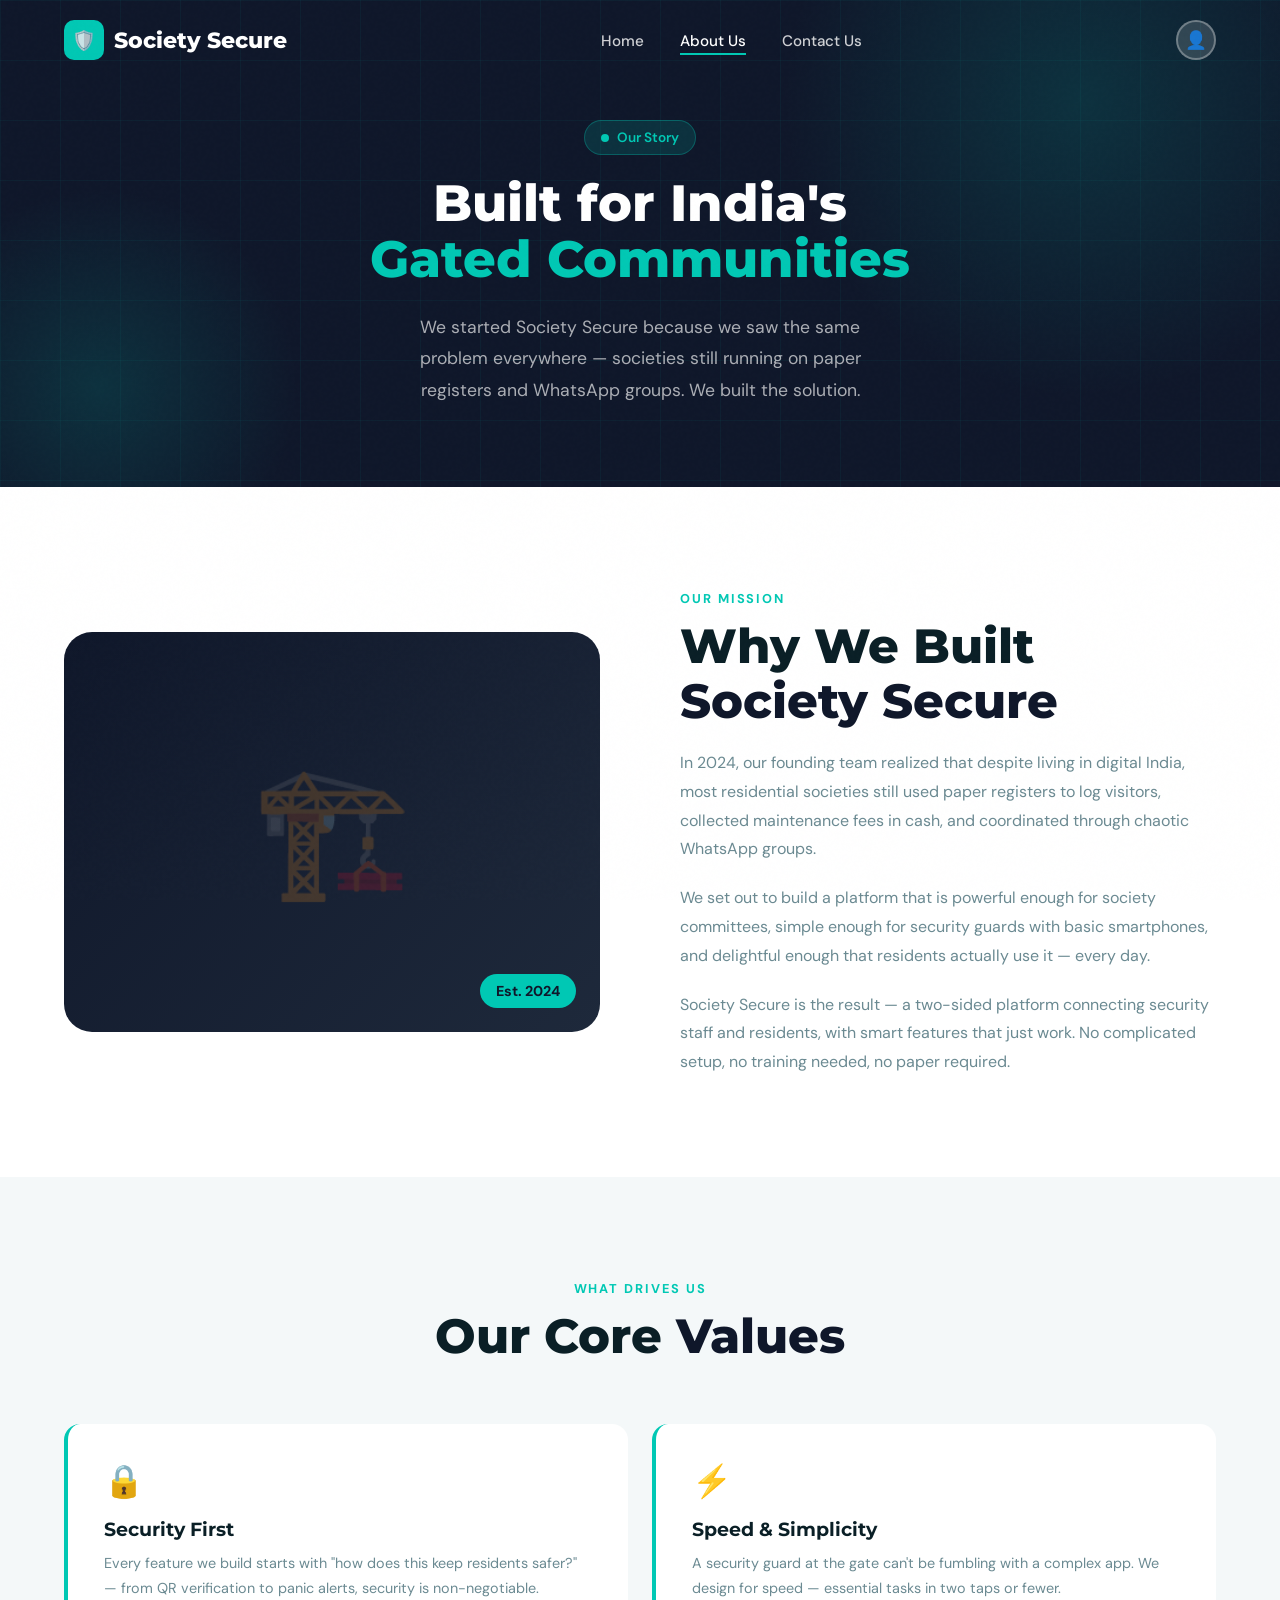
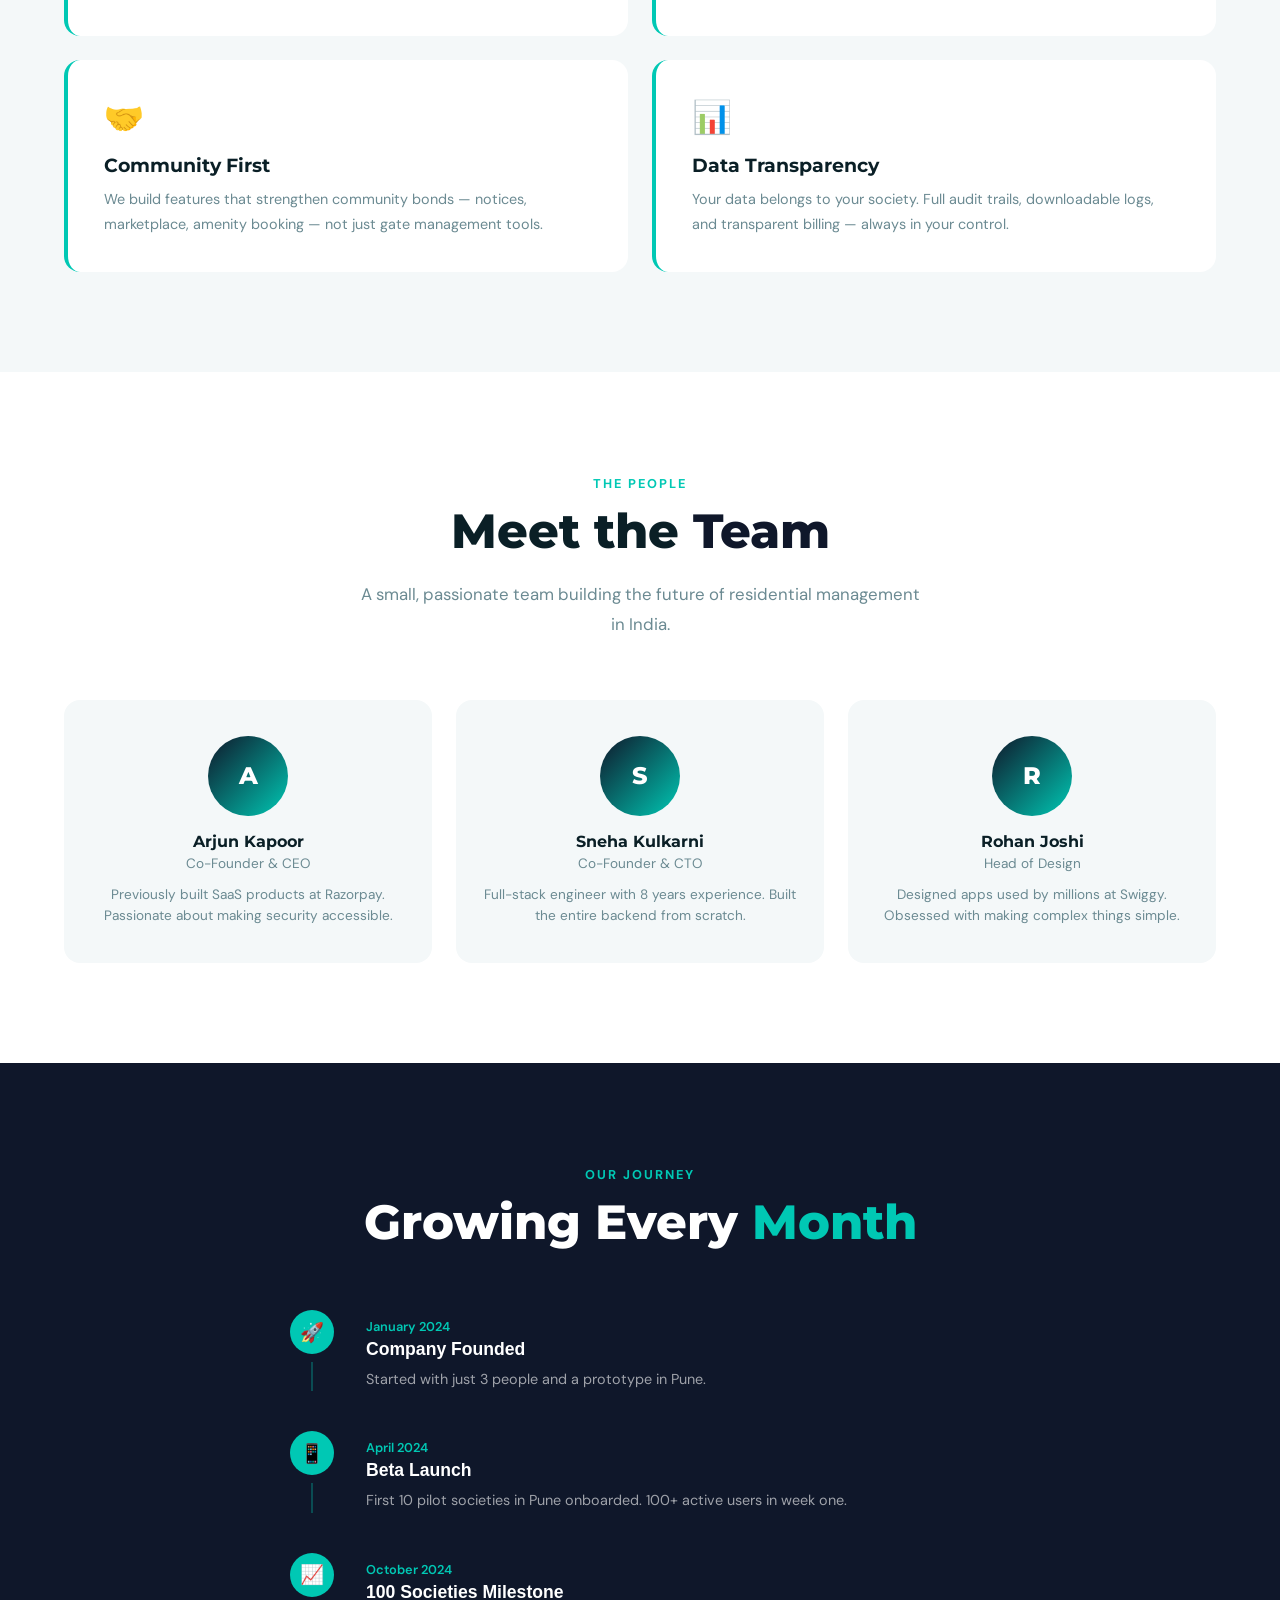
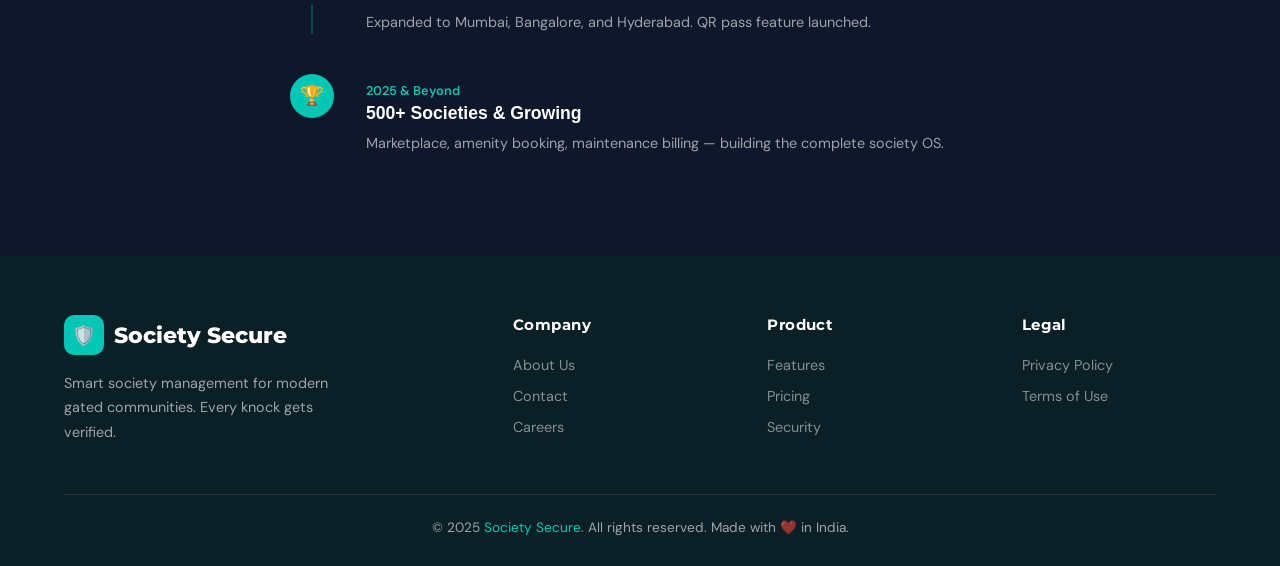
==== about.html @ 5b9bdb50 "Updated code" ====
<!DOCTYPE html>
<html lang="en">

<head>
    <meta charset="UTF-8" />
    <meta name="viewport" content="width=device-width, initial-scale=1.0" />
    <title>About Us — Society Secure</title>
    <meta name="description"
        content="Learn about Society Secure — our mission, our team, and why we built the smartest society management platform in India." />
    <link rel="stylesheet" href="css/style.css" />
    <link rel="icon"
        href="data:image/svg+xml,<svg xmlns='http://www.w3.org/2000/svg' viewBox='0 0 100 100'><text y='.9em' font-size='90'>🛡️</text></svg>" />
</head>

<body>

    <div class="cursor"></div>
    <div class="cursor-follower"></div>
    <div class="page-transition"></div>

    <nav class="mobile-menu">
        <a href="index.html">Home</a>
        <a href="about.html">About Us</a>
        <a href="contact.html">Contact Us</a>
    </nav>

    <!-- NAVBAR -->
    <header class="navbar">
        <a href="index.html" class="nav-logo">
            <div class="logo-icon">🛡️</div>
            Society Secure
        </a>
        <ul class="nav-links">
            <li><a href="index.html">Home</a></li>
            <li><a href="about.html" class="active">About Us</a></li>
            <li><a href="contact.html">Contact Us</a></li>
        </ul>
        <div class="nav-profile" title="Profile">👤</div>
        <div class="hamburger"><span></span><span></span><span></span></div>
    </header>

    <!-- PAGE HERO -->
    <section class="page-hero hero">
        <div class="hero-bg-shapes">
            <div class="shape shape-1"></div>
            <div class="shape shape-2"></div>
        </div>
        <div style="position:relative;z-index:2;text-align:center;max-width:700px;margin:0 auto;">
            <div class="hero-badge" style="display:inline-flex;margin-bottom:20px;">
                <span class="badge-dot"></span> Our Story
            </div>
            <h1 class="hero-title">Built for India's<br /><span>Gated Communities</span></h1>
            <p class="hero-desc" style="max-width:500px;margin:0 auto;">
                We started Society Secure because we saw the same problem everywhere — societies still running on paper
                registers and WhatsApp groups. We built the solution.
            </p>
        </div>
    </section>

    <!-- STORY -->
    <section class="about-story" style="padding:100px 5%;">
        <div class="section-container">
            <div class="story-grid">
                <div class="story-image reveal-left">
                    <div class="story-image-icon">🏗️</div>
                </div>
                <div class="reveal-right">
                    <div class="section-label">Our Mission</div>
                    <h2 class="section-title">Why We Built<br /><span>Society Secure</span></h2>
                    <p style="color:var(--text-muted);line-height:1.8;margin-bottom:20px;">
                        In 2024, our founding team realized that despite living in digital India, most residential
                        societies still used paper registers to log visitors, collected maintenance fees in cash, and
                        coordinated through chaotic WhatsApp groups.
                    </p>
                    <p style="color:var(--text-muted);line-height:1.8;margin-bottom:20px;">
                        We set out to build a platform that is powerful enough for society committees, simple enough for
                        security guards with basic smartphones, and delightful enough that residents actually use it —
                        every day.
                    </p>
                    <p style="color:var(--text-muted);line-height:1.8;">
                        Society Secure is the result — a two-sided platform connecting security staff and residents,
                        with smart features that just work. No complicated setup, no training needed, no paper required.
                    </p>
                </div>
            </div>
        </div>
    </section>

    <!-- VALUES -->
    <section style="background:var(--off-white);padding:100px 5%;">
        <div class="section-container">
            <div style="text-align:center;margin-bottom:60px;">
                <div class="section-label reveal">What Drives Us</div>
                <h2 class="section-title reveal">Our Core <span>Values</span></h2>
            </div>
            <div class="values-grid">
                <div class="value-card reveal">
                    <div class="value-icon">🔒</div>
                    <h3>Security First</h3>
                    <p>Every feature we build starts with "how does this keep residents safer?" — from QR verification
                        to panic alerts, security is non-negotiable.</p>
                </div>
                <div class="value-card reveal reveal-delay-1">
                    <div class="value-icon">⚡</div>
                    <h3>Speed & Simplicity</h3>
                    <p>A security guard at the gate can't be fumbling with a complex app. We design for speed —
                        essential tasks in two taps or fewer.</p>
                </div>
                <div class="value-card reveal reveal-delay-2">
                    <div class="value-icon">🤝</div>
                    <h3>Community First</h3>
                    <p>We build features that strengthen community bonds — notices, marketplace, amenity booking — not
                        just gate management tools.</p>
                </div>
                <div class="value-card reveal reveal-delay-3">
                    <div class="value-icon">📊</div>
                    <h3>Data Transparency</h3>
                    <p>Your data belongs to your society. Full audit trails, downloadable logs, and transparent billing
                        — always in your control.</p>
                </div>
            </div>
        </div>
    </section>

    <!-- TEAM -->
    <section style="background:white;padding:100px 5%;">
        <div class="section-container">
            <div style="text-align:center;margin-bottom:60px;">
                <div class="section-label reveal">The People</div>
                <h2 class="section-title reveal">Meet the <span>Team</span></h2>
                <p class="section-desc reveal" style="margin:0 auto;">A small, passionate team building the future of
                    residential management in India.</p>
            </div>
            <div class="team-grid">
                <div class="team-card reveal">
                    <div class="team-avatar">A</div>
                    <div class="team-name">Arjun Kapoor</div>
                    <div class="team-role">Co-Founder & CEO</div>
                    <p style="color:var(--text-muted);font-size:0.85rem;margin-top:12px;line-height:1.6;">Previously
                        built SaaS products at Razorpay. Passionate about making security accessible.</p>
                </div>
                <div class="team-card reveal reveal-delay-1">
                    <div class="team-avatar">S</div>
                    <div class="team-name">Sneha Kulkarni</div>
                    <div class="team-role">Co-Founder & CTO</div>
                    <p style="color:var(--text-muted);font-size:0.85rem;margin-top:12px;line-height:1.6;">Full-stack
                        engineer with 8 years experience. Built the entire backend from scratch.</p>
                </div>
                <div class="team-card reveal reveal-delay-2">
                    <div class="team-avatar">R</div>
                    <div class="team-name">Rohan Joshi</div>
                    <div class="team-role">Head of Design</div>
                    <p style="color:var(--text-muted);font-size:0.85rem;margin-top:12px;line-height:1.6;">Designed apps
                        used by millions at Swiggy. Obsessed with making complex things simple.</p>
                </div>
            </div>
        </div>
    </section>

    <!-- MILESTONES -->
    <section style="background:var(--primary);padding:100px 5%;">
        <div class="section-container">
            <div style="text-align:center;margin-bottom:60px;">
                <div class="section-label reveal" style="color:var(--accent);">Our Journey</div>
                <h2 class="section-title reveal" style="color:white;">Growing Every <span
                        style="color:var(--accent);">Month</span></h2>
            </div>
            <div style="max-width:700px;margin:0 auto;">
                <div style="display:flex;flex-direction:column;gap:0;">

                    <div class="reveal" style="display:flex;gap:32px;padding-bottom:40px;position:relative;">
                        <div style="display:flex;flex-direction:column;align-items:center;">
                            <div
                                style="width:44px;height:44px;background:var(--accent);border-radius:50%;display:flex;align-items:center;justify-content:center;font-size:1.2rem;flex-shrink:0;">
                                🚀</div>
                            <div style="width:2px;background:rgba(0,200,180,0.3);flex:1;margin-top:8px;"></div>
                        </div>
                        <div style="padding-top:8px;">
                            <div style="color:var(--accent);font-size:0.8rem;font-weight:600;margin-bottom:4px;">January
                                2024</div>
                            <div
                                style="color:white;font-family:'Syne',sans-serif;font-weight:700;font-size:1.1rem;margin-bottom:8px;">
                                Company Founded</div>
                            <div style="color:rgba(255,255,255,0.6);font-size:0.9rem;line-height:1.6;">Started with just
                                3 people and a prototype in Pune.</div>
                        </div>
                    </div>

                    <div class="reveal reveal-delay-1"
                        style="display:flex;gap:32px;padding-bottom:40px;position:relative;">
                        <div style="display:flex;flex-direction:column;align-items:center;">
                            <div
                                style="width:44px;height:44px;background:var(--accent);border-radius:50%;display:flex;align-items:center;justify-content:center;font-size:1.2rem;flex-shrink:0;">
                                📱</div>
                            <div style="width:2px;background:rgba(0,200,180,0.3);flex:1;margin-top:8px;"></div>
                        </div>
                        <div style="padding-top:8px;">
                            <div style="color:var(--accent);font-size:0.8rem;font-weight:600;margin-bottom:4px;">April
                                2024</div>
                            <div
                                style="color:white;font-family:'Syne',sans-serif;font-weight:700;font-size:1.1rem;margin-bottom:8px;">
                                Beta Launch</div>
                            <div style="color:rgba(255,255,255,0.6);font-size:0.9rem;line-height:1.6;">First 10 pilot
                                societies in Pune onboarded. 100+ active users in week one.</div>
                        </div>
                    </div>

                    <div class="reveal reveal-delay-2"
                        style="display:flex;gap:32px;padding-bottom:40px;position:relative;">
                        <div style="display:flex;flex-direction:column;align-items:center;">
                            <div
                                style="width:44px;height:44px;background:var(--accent);border-radius:50%;display:flex;align-items:center;justify-content:center;font-size:1.2rem;flex-shrink:0;">
                                📈</div>
                            <div style="width:2px;background:rgba(0,200,180,0.3);flex:1;margin-top:8px;"></div>
                        </div>
                        <div style="padding-top:8px;">
                            <div style="color:var(--accent);font-size:0.8rem;font-weight:600;margin-bottom:4px;">October
                                2024</div>
                            <div
                                style="color:white;font-family:'Syne',sans-serif;font-weight:700;font-size:1.1rem;margin-bottom:8px;">
                                100 Societies Milestone</div>
                            <div style="color:rgba(255,255,255,0.6);font-size:0.9rem;line-height:1.6;">Expanded to
                                Mumbai, Bangalore, and Hyderabad. QR pass feature launched.</div>
                        </div>
                    </div>

                    <div class="reveal reveal-delay-3" style="display:flex;gap:32px;">
                        <div style="display:flex;flex-direction:column;align-items:center;">
                            <div
                                style="width:44px;height:44px;background:var(--accent);border-radius:50%;display:flex;align-items:center;justify-content:center;font-size:1.2rem;flex-shrink:0;">
                                🏆</div>
                        </div>
                        <div style="padding-top:8px;">
                            <div style="color:var(--accent);font-size:0.8rem;font-weight:600;margin-bottom:4px;">2025 &
                                Beyond</div>
                            <div
                                style="color:white;font-family:'Syne',sans-serif;font-weight:700;font-size:1.1rem;margin-bottom:8px;">
                                500+ Societies & Growing</div>
                            <div style="color:rgba(255,255,255,0.6);font-size:0.9rem;line-height:1.6;">Marketplace,
                                amenity booking, maintenance billing — building the complete society OS.</div>
                        </div>
                    </div>

                </div>
            </div>
        </div>
    </section>

    <!-- FOOTER -->
    <footer>
        <div class="footer-grid">
            <div class="footer-brand">
                <a href="index.html" class="nav-logo">
                    <div class="logo-icon">🛡️</div>
                    Society Secure
                </a>
                <p>Smart society management for modern gated communities. Every knock gets verified.</p>
            </div>
            <div class="footer-col">
                <h4>Company</h4>
                <ul>
                    <li><a href="about.html">About Us</a></li>
                    <li><a href="contact.html">Contact</a></li>
                    <li><a href="#">Careers</a></li>
                </ul>
            </div>
            <div class="footer-col">
                <h4>Product</h4>
                <ul>
                    <li><a href="index.html#features">Features</a></li>
                    <li><a href="#">Pricing</a></li>
                    <li><a href="#">Security</a></li>
                </ul>
            </div>
            <div class="footer-col">
                <h4>Legal</h4>
                <ul>
                    <li><a href="#">Privacy Policy</a></li>
                    <li><a href="#">Terms of Use</a></li>
                </ul>
            </div>
        </div>
        <div class="footer-bottom">
            <p>© 2025 <span>Society Secure</span>. All rights reserved. Made with ❤️ in India.</p>
        </div>
    </footer>

    <script src="js/main.js"></script>
</body>

</html>
---- css/style.css ----
/* ============================================
   SOCIETY SECURE - MAIN STYLESHEET
   Fonts: Clash Display + DM Sans
   Theme: Deep Teal (#0d3d4a) + Cyan Accent
============================================ */

@import url('https://fonts.googleapis.com/css2?family=DM+Sans:ital,opsz,wght@0,9..40,300;0,9..40,400;0,9..40,500;0,9..40,600;0,9..40,700;1,9..40,400&display=swap');
@import url('https://fonts.googleapis.com/css2?family=Montserrat:wght@400;500;600;700;800&display=swap');

/* ---- CSS VARIABLES ---- */
:root {
    --primary: #0f172a;
    --primary-light: #1e293b;
    --accent: #00c8b4;
    --accent-2: #ff6b35;
    --white: #ffffff;
    --off-white: #f4f8f9;
    --text-dark: #0a1f26;
    --text-muted: #6b8a92;
    --card-bg: #ffffff;
    --border: rgba(13, 61, 74, 0.1);
    --shadow-sm: 0 4px 20px rgba(13, 61, 74, 0.08);
    --shadow-md: 0 12px 40px rgba(13, 61, 74, 0.15);
    --shadow-lg: 0 24px 80px rgba(13, 61, 74, 0.2);
    --transition: all 0.4s cubic-bezier(0.25, 0.46, 0.45, 0.94);
    --radius: 16px;
    --radius-lg: 28px;
}

/* ---- RESET ---- */
*,
*::before,
*::after {
    box-sizing: border-box;
    margin: 0;
    padding: 0;
}

html {
    scroll-behavior: smooth;
    overflow-x: hidden;
}

body {
    font-family: 'DM Sans', sans-serif;
    background: var(--off-white);
    color: var(--text-dark);
    overflow-x: hidden;
}

a {
    text-decoration: none;
    color: inherit;
}

img {
    max-width: 100%;
    display: block;
}

/* ---- CUSTOM CURSOR ---- */
.cursor {
    display: none;
}

.cursor-follower {
    display: none;
}

body:hover .cursor {
    opacity: 1;
}

a:hover~.cursor,
button:hover~.cursor {
    transform: translate(-50%, -50%) scale(2);
}

/* ---- NOISE OVERLAY ---- */
body::before {
    content: '';
    position: fixed;
    inset: 0;
    background-image: url("data:image/svg+xml,%3Csvg viewBox='0 0 256 256' xmlns='http://www.w3.org/2000/svg'%3E%3Cfilter id='noise'%3E%3CfeTurbulence type='fractalNoise' baseFrequency='0.9' numOctaves='4' stitchTiles='stitch'/%3E%3C/filter%3E%3Crect width='100%25' height='100%25' filter='url(%23noise)' opacity='0.03'/%3E%3C/svg%3E");
    pointer-events: none;
    z-index: 9999;
    opacity: 0.4;
}

/* ---- NAVBAR ---- */
.navbar {
    position: fixed;
    top: 0;
    left: 0;
    right: 0;
    z-index: 1000;
    padding: 20px 5%;
    display: flex;
    align-items: center;
    justify-content: space-between;
    transition: var(--transition);
    backdrop-filter: blur(0px);
}

.navbar.scrolled {
    background: rgba(13, 61, 74, 0.95);
    backdrop-filter: blur(20px);
    padding: 14px 5%;
    box-shadow: 0 4px 30px rgba(0, 0, 0, 0.2);
}

.nav-logo {
    display: flex;
    align-items: center;
    gap: 10px;
    font-family: 'Montserrat', sans-serif;
    font-weight: 800;
    font-size: 1.4rem;
    color: var(--white);
}

.nav-logo .logo-icon {
    width: 40px;
    height: 40px;
    background: var(--accent);
    border-radius: 10px;
    display: flex;
    align-items: center;
    justify-content: center;
    font-size: 1.2rem;
    transition: var(--transition);
}

.nav-logo:hover .logo-icon {
    transform: rotate(15deg) scale(1.1);
}

.nav-links {
    display: flex;
    align-items: center;
    gap: 36px;
    list-style: none;
}

.nav-links a {
    color: rgba(255, 255, 255, 0.8);
    font-size: 0.95rem;
    font-weight: 500;
    position: relative;
    padding-bottom: 4px;
    transition: var(--transition);
}

.nav-links a::after {
    content: '';
    position: absolute;
    bottom: 0;
    left: 0;
    width: 0;
    height: 2px;
    background: var(--accent);
    transition: width 0.3s ease;
}

.nav-links a:hover {
    color: var(--white);
}

.nav-links a:hover::after,
.nav-links a.active::after {
    width: 100%;
}

.nav-links a.active {
    color: var(--white);
}

/* Profile Icon */
.nav-profile {
    width: 40px;
    height: 40px;
    background: rgba(255, 255, 255, 0.15);
    border: 2px solid rgba(255, 255, 255, 0.3);
    border-radius: 50%;
    display: flex;
    align-items: center;
    justify-content: center;
    color: var(--white);
    font-size: 1.1rem;
    cursor: pointer;
    transition: var(--transition);
    backdrop-filter: blur(10px);
}

.nav-profile:hover {
    background: var(--accent);
    border-color: var(--accent);
    transform: scale(1.1);
}

/* Mobile hamburger */
.hamburger {
    display: none;
    flex-direction: column;
    gap: 5px;
    cursor: pointer;
    padding: 5px;
}

.hamburger span {
    width: 25px;
    height: 2px;
    background: white;
    border-radius: 2px;
    transition: var(--transition);
    display: block;
}

/* ---- HERO SECTION ---- */
.hero {
    min-height: 100vh;
    background: var(--primary);
    position: relative;
    overflow: hidden;
    display: flex;
    align-items: center;
}

.hero-bg-shapes {
    position: absolute;
    inset: 0;
    pointer-events: none;
}

.shape {
    position: absolute;
    border-radius: 50%;
    background: radial-gradient(circle, rgba(0, 200, 180, 0.15) 0%, transparent 70%);
    animation: float 8s ease-in-out infinite;
}

.shape-1 {
    width: 600px;
    height: 600px;
    top: -200px;
    right: -100px;
    animation-delay: 0s;
}

.shape-2 {
    width: 400px;
    height: 400px;
    bottom: -100px;
    left: -100px;
    animation-delay: -3s;
}

.shape-3 {
    width: 300px;
    height: 300px;
    top: 40%;
    left: 40%;
    animation-delay: -6s;
    opacity: 0.5;
}

@keyframes float {

    0%,
    100% {
        transform: translateY(0) scale(1);
    }

    50% {
        transform: translateY(-30px) scale(1.05);
    }
}

/* Grid overlay */
.hero::after {
    content: '';
    position: absolute;
    inset: 0;
    background-image: linear-gradient(rgba(0, 200, 180, 0.05) 1px, transparent 1px),
        linear-gradient(90deg, rgba(0, 200, 180, 0.05) 1px, transparent 1px);
    background-size: 60px 60px;
    pointer-events: none;
}

.hero-content {
    position: relative;
    z-index: 2;
    padding: 120px 5% 80px;
    max-width: 1400px;
    margin: 0 auto;
    width: 100%;
    display: grid;
    grid-template-columns: 1fr 1fr;
    gap: 60px;
    align-items: center;
}

.hero-badge {
    display: inline-flex;
    align-items: center;
    gap: 8px;
    background: rgba(0, 200, 180, 0.15);
    border: 1px solid rgba(0, 200, 180, 0.3);
    padding: 8px 16px;
    border-radius: 100px;
    color: var(--accent);
    font-size: 0.85rem;
    font-weight: 600;
    margin-bottom: 24px;
    animation: slideDown 0.8s ease forwards;
}

.badge-dot {
    width: 8px;
    height: 8px;
    background: var(--accent);
    border-radius: 50%;
    animation: pulse 2s infinite;
}

@keyframes pulse {

    0%,
    100% {
        opacity: 1;
        transform: scale(1)
    }

    50% {
        opacity: 0.5;
        transform: scale(1.3)
    }
}

@keyframes slideDown {
    from {
        opacity: 0;
        transform: translateY(-20px)
    }

    to {
        opacity: 1;
        transform: translateY(0)
    }
}

.hero-title {
    font-family: 'Montserrat', sans-serif;
    font-size: clamp(2.5rem, 5vw, 4.5rem);
    font-weight: 800;
    line-height: 1.1;
    color: var(--white);
    margin-bottom: 24px;
    animation: slideUp 0.9s ease 0.2s both;
}

.hero-title span {
    color: var(--accent);
}

@keyframes slideUp {
    from {
        opacity: 0;
        transform: translateY(40px)
    }

    to {
        opacity: 1;
        transform: translateY(0)
    }
}

.hero-desc {
    color: rgba(255, 255, 255, 0.65);
    font-size: 1.1rem;
    line-height: 1.8;
    margin-bottom: 40px;
    max-width: 480px;
    animation: slideUp 0.9s ease 0.35s both;
}

.hero-cta {
    display: flex;
    gap: 16px;
    flex-wrap: wrap;
    animation: slideUp 0.9s ease 0.5s both;
}

.btn-primary {
    background: var(--accent);
    color: var(--primary);
    font-weight: 700;
    font-size: 1rem;
    padding: 16px 32px;
    border-radius: 100px;
    border: none;
    cursor: pointer;
    display: inline-flex;
    align-items: center;
    gap: 8px;
    transition: var(--transition);
    box-shadow: 0 8px 30px rgba(0, 200, 180, 0.3);
}

.btn-primary:hover {
    transform: translateY(-3px) scale(1.03);
    box-shadow: 0 16px 40px rgba(0, 200, 180, 0.4);
}

.btn-secondary {
    background: transparent;
    color: var(--white);
    font-weight: 600;
    font-size: 1rem;
    padding: 16px 32px;
    border-radius: 100px;
    border: 2px solid rgba(255, 255, 255, 0.3);
    cursor: pointer;
    display: inline-flex;
    align-items: center;
    gap: 8px;
    transition: var(--transition);
}

.btn-secondary:hover {
    border-color: var(--white);
    background: rgba(255, 255, 255, 0.08);
    transform: translateY(-3px);
}

/* Hero Phone Mockup */
.hero-visual {
    display: flex;
    justify-content: center;
    align-items: center;
    animation: slideLeft 1s ease 0.3s both;
    position: relative;
}

@keyframes slideLeft {
    from {
        opacity: 0;
        transform: translateX(60px)
    }

    to {
        opacity: 1;
        transform: translateX(0)
    }
}

.phone-mockup {
    width: 260px;
    background: var(--primary-light);
    border-radius: 40px;
    border: 3px solid rgba(255, 255, 255, 0.15);
    overflow: hidden;
    box-shadow: 0 40px 80px rgba(0, 0, 0, 0.4), 0 0 0 1px rgba(255, 255, 255, 0.05) inset;
    animation: phoneBob 6s ease-in-out infinite;
    position: relative;
    z-index: 2;
}

@keyframes phoneBob {

    0%,
    100% {
        transform: translateY(0) rotate(-2deg)
    }

    50% {
        transform: translateY(-15px) rotate(2deg)
    }
}

.phone-screen {
    padding: 20px 16px;
    min-height: 420px;
    background: linear-gradient(160deg, #0d3d4a 0%, #0a2d38 100%);
}

.phone-notch {
    width: 80px;
    height: 8px;
    background: rgba(0, 0, 0, 0.4);
    border-radius: 100px;
    margin: 0 auto 20px;
}

.phone-header {
    color: rgba(255, 255, 255, 0.5);
    font-size: 0.7rem;
    margin-bottom: 4px;
}

.phone-title {
    color: white;
    font-family: 'Montserrat', sans-serif;
    font-size: 1.1rem;
    font-weight: 700;
    margin-bottom: 20px;
}

.phone-stat-row {
    display: grid;
    grid-template-columns: repeat(3, 1fr);
    gap: 8px;
    margin-bottom: 20px;
}

.phone-stat {
    background: rgba(255, 255, 255, 0.08);
    border-radius: 12px;
    padding: 12px 8px;
    text-align: center;
}

.phone-stat .num {
    color: white;
    font-size: 1.2rem;
    font-weight: 700;
}

.phone-stat .lbl {
    color: rgba(255, 255, 255, 0.5);
    font-size: 0.65rem;
    margin-top: 2px;
}

.phone-action-title {
    color: rgba(255, 255, 255, 0.6);
    font-size: 0.75rem;
    font-weight: 600;
    margin-bottom: 12px;
    text-transform: uppercase;
    letter-spacing: 0.05em;
}

.phone-actions {
    display: grid;
    grid-template-columns: 1fr 1fr;
    gap: 8px;
}

.phone-action {
    background: rgba(255, 255, 255, 0.08);
    border-radius: 12px;
    padding: 14px;
    display: flex;
    flex-direction: column;
    align-items: center;
    gap: 6px;
}

.phone-action .icon {
    font-size: 1.2rem;
}

.phone-action .lbl {
    color: rgba(255, 255, 255, 0.7);
    font-size: 0.65rem;
    font-weight: 500;
}

/* Floating badges around phone */
.float-badge {
    position: absolute;
    background: white;
    border-radius: 14px;
    padding: 10px 14px;
    box-shadow: var(--shadow-md);
    display: flex;
    align-items: center;
    gap: 8px;
    font-size: 0.8rem;
    font-weight: 600;
    color: var(--text-dark);
    animation: floatBadge 4s ease-in-out infinite;
    z-index: 3;
}

.float-badge-1 {
    top: 30px;
    right: -20px;
    animation-delay: -1s;
}

.float-badge-2 {
    bottom: 60px;
    left: -30px;
    animation-delay: -2.5s;
}

.float-badge .badge-icon {
    font-size: 1.1rem;
}

@keyframes floatBadge {

    0%,
    100% {
        transform: translateY(0)
    }

    50% {
        transform: translateY(-10px)
    }
}

/* Hero Stats */
.hero-stats {
    display: flex;
    gap: 40px;
    margin-top: 48px;
    animation: slideUp 0.9s ease 0.65s both;
}

.stat-item {
    text-align: left;
}

.stat-num {
    font-family: 'Montserrat', sans-serif;
    font-size: 2rem;
    font-weight: 800;
    color: var(--white);
}

.stat-num span {
    color: var(--accent);
}

.stat-label {
    color: rgba(255, 255, 255, 0.5);
    font-size: 0.85rem;
    margin-top: 2px;
}

/* Scroll indicator */
.scroll-indicator {
    position: absolute;
    bottom: 40px;
    left: 50%;
    transform: translateX(-50%);
    display: flex;
    flex-direction: column;
    align-items: center;
    gap: 8px;
    color: rgba(255, 255, 255, 0.4);
    font-size: 0.75rem;
    letter-spacing: 0.1em;
    animation: bounce 2s ease-in-out infinite;
    z-index: 3;
}

.scroll-line {
    width: 1px;
    height: 40px;
    background: linear-gradient(to bottom, rgba(255, 255, 255, 0.4), transparent);
}

@keyframes bounce {

    0%,
    100% {
        transform: translateX(-50%) translateY(0)
    }

    50% {
        transform: translateX(-50%) translateY(8px)
    }
}

/* ---- SECTIONS COMMON ---- */
section {
    padding: 100px 5%;
}

.section-container {
    max-width: 1400px;
    margin: 0 auto;
}

.section-label {
    display: inline-block;
    color: var(--accent);
    font-size: 0.8rem;
    font-weight: 700;
    text-transform: uppercase;
    letter-spacing: 0.15em;
    margin-bottom: 12px;
}

.section-title {
    font-family: 'Montserrat', sans-serif;
    font-size: clamp(2rem, 4vw, 3rem);
    font-weight: 800;
    line-height: 1.15;
    color: var(--text-dark);
    margin-bottom: 20px;
}

.section-title span {
    color: var(--primary);
}

.section-desc {
    color: var(--text-muted);
    font-size: 1.05rem;
    line-height: 1.8;
    max-width: 560px;
}

/* Reveal animation */
.reveal {
    opacity: 0;
    transform: translateY(40px);
    transition: opacity 0.7s ease, transform 0.7s ease;
}

.reveal.visible {
    opacity: 1;
    transform: translateY(0);
}

.reveal-left {
    opacity: 0;
    transform: translateX(-50px);
    transition: opacity 0.7s ease, transform 0.7s ease;
}

.reveal-left.visible {
    opacity: 1;
    transform: translateX(0);
}

.reveal-right {
    opacity: 0;
    transform: translateX(50px);
    transition: opacity 0.7s ease, transform 0.7s ease;
}

.reveal-right.visible {
    opacity: 1;
    transform: translateX(0);
}

.reveal-delay-1 {
    transition-delay: 0.1s;
}

.reveal-delay-2 {
    transition-delay: 0.2s;
}

.reveal-delay-3 {
    transition-delay: 0.3s;
}

.reveal-delay-4 {
    transition-delay: 0.4s;
}

/* ---- FEATURES / HOW IT WORKS ---- */
.features {
    background: var(--white);
}

.features-header {
    text-align: center;
    margin-bottom: 70px;
}

.features-header .section-desc {
    margin: 0 auto;
}

.features-grid {
    display: grid;
    grid-template-columns: repeat(3, 1fr);
    gap: 28px;
}

.feature-card {
    background: var(--off-white);
    border-radius: var(--radius-lg);
    padding: 40px 32px;
    position: relative;
    overflow: hidden;
    transition: var(--transition);
    border: 1px solid var(--border);
    cursor: default;
}

.feature-card::before {
    content: '';
    position: absolute;
    top: 0;
    left: 0;
    right: 0;
    height: 4px;
    background: linear-gradient(90deg, var(--primary), var(--accent));
    transform: scaleX(0);
    transform-origin: left;
    transition: transform 0.4s ease;
}

.feature-card:hover {
    transform: translateY(-8px);
    box-shadow: var(--shadow-lg);
    background: var(--white);
}

.feature-card:hover::before {
    transform: scaleX(1);
}

.feature-number {
    position: absolute;
    top: 20px;
    right: 24px;
    font-family: 'Montserrat', sans-serif;
    font-size: 4rem;
    font-weight: 800;
    color: rgba(13, 61, 74, 0.05);
    line-height: 1;
}

.feature-icon {
    width: 64px;
    height: 64px;
    background: linear-gradient(135deg, var(--primary), var(--primary-light));
    border-radius: 18px;
    display: flex;
    align-items: center;
    justify-content: center;
    font-size: 1.6rem;
    margin-bottom: 24px;
    transition: var(--transition);
}

.feature-card:hover .feature-icon {
    transform: scale(1.1) rotate(5deg);
}

.feature-card h3 {
    font-family: 'Montserrat', sans-serif;
    font-size: 1.25rem;
    font-weight: 700;
    color: var(--text-dark);
    margin-bottom: 12px;
}

.feature-card p {
    color: var(--text-muted);
    line-height: 1.7;
    font-size: 0.95rem;
}

/* ---- APP SHOWCASE ---- */
.app-showcase {
    background: var(--primary);
    position: relative;
    overflow: hidden;
}

.app-showcase::before {
    content: '';
    position: absolute;
    top: -200px;
    right: -200px;
    width: 700px;
    height: 700px;
    background: radial-gradient(circle, rgba(0, 200, 180, 0.1) 0%, transparent 60%);
    pointer-events: none;
}

.showcase-grid {
    display: grid;
    grid-template-columns: 1fr 1fr;
    gap: 80px;
    align-items: center;
}

.showcase-phones {
    display: flex;
    gap: -20px;
    justify-content: center;
    align-items: flex-end;
    position: relative;
    height: 500px;
}

.showcase-phone {
    width: 200px;
    position: absolute;
    background: var(--primary-light);
    border-radius: 32px;
    border: 2px solid rgba(255, 255, 255, 0.15);
    overflow: hidden;
    box-shadow: 0 30px 60px rgba(0, 0, 0, 0.4);
}

.showcase-phone-1 {
    left: 0;
    bottom: 0;
    z-index: 2;
    transform: rotate(-8deg);
}

.showcase-phone-2 {
    left: 50%;
    transform: translateX(-50%);
    bottom: 20px;
    z-index: 3;
}

.showcase-phone-3 {
    right: 0;
    bottom: 0;
    z-index: 2;
    transform: rotate(8deg);
}

.showcase-phone-screen {
    padding: 16px 12px;
    min-height: 300px;
}

.sp-bar {
    height: 6px;
    background: rgba(255, 255, 255, 0.1);
    border-radius: 3px;
    margin-bottom: 8px;
}

.sp-bar.accent {
    background: var(--accent);
    width: 60%;
}

.sp-block {
    background: rgba(255, 255, 255, 0.08);
    border-radius: 8px;
    padding: 10px;
    margin-bottom: 8px;
}

.sp-text-sm {
    color: rgba(255, 255, 255, 0.4);
    font-size: 0.6rem;
    margin-bottom: 4px;
}

.sp-text-lg {
    color: white;
    font-size: 0.85rem;
    font-weight: 600;
}

.sp-row {
    display: flex;
    gap: 6px;
}

.sp-chip {
    background: rgba(0, 200, 180, 0.2);
    border-radius: 6px;
    padding: 4px 8px;
    color: var(--accent);
    font-size: 0.55rem;
    font-weight: 600;
}

.showcase-text .section-label {
    color: var(--accent);
}

.showcase-text .section-title {
    color: white;
}

.showcase-text .section-desc {
    color: rgba(255, 255, 255, 0.6);
}

.feature-list {
    margin-top: 36px;
    list-style: none;
    display: flex;
    flex-direction: column;
    gap: 16px;
}

.feature-list li {
    display: flex;
    align-items: flex-start;
    gap: 14px;
    color: rgba(255, 255, 255, 0.8);
    font-size: 0.95rem;
    line-height: 1.6;
}

.feature-list .check {
    width: 22px;
    height: 22px;
    min-width: 22px;
    background: rgba(0, 200, 180, 0.2);
    border: 1px solid rgba(0, 200, 180, 0.4);
    border-radius: 6px;
    display: flex;
    align-items: center;
    justify-content: center;
    color: var(--accent);
    font-size: 0.75rem;
    margin-top: 2px;
}

/* ---- ROLES SECTION ---- */
.roles {
    background: var(--off-white);
}

.roles-header {
    text-align: center;
    margin-bottom: 60px;
}

.roles-grid {
    display: grid;
    grid-template-columns: 1fr 1fr;
    gap: 32px;
    max-width: 900px;
    margin: 0 auto;
}

.role-card {
    background: white;
    border-radius: var(--radius-lg);
    padding: 48px 40px;
    text-align: center;
    border: 2px solid var(--border);
    transition: var(--transition);
    position: relative;
    overflow: hidden;
}

.role-card::after {
    content: '';
    position: absolute;
    inset: 0;
    background: linear-gradient(135deg, var(--primary), var(--primary-light));
    opacity: 0;
    transition: opacity 0.4s ease;
    z-index: 0;
}

.role-card:hover::after {
    opacity: 1;
}

.role-card:hover {
    transform: translateY(-10px);
    border-color: transparent;
    box-shadow: var(--shadow-lg);
}

.role-card>* {
    position: relative;
    z-index: 1;
}

.role-emoji {
    font-size: 3.5rem;
    margin-bottom: 20px;
    display: block;
    transition: var(--transition);
}

.role-card:hover .role-emoji {
    transform: scale(1.15);
}

.role-card h3 {
    font-family: 'Montserrat', sans-serif;
    font-size: 1.4rem;
    font-weight: 700;
    color: var(--text-dark);
    margin-bottom: 12px;
    transition: color 0.4s;
}

.role-card:hover h3 {
    color: white;
}

.role-card p {
    color: var(--text-muted);
    font-size: 0.9rem;
    line-height: 1.7;
    transition: color 0.4s;
}

.role-card:hover p {
    color: rgba(255, 255, 255, 0.75);
}

.role-features {
    margin-top: 24px;
    display: flex;
    flex-direction: column;
    gap: 8px;
}

.role-feature {
    font-size: 0.85rem;
    color: var(--text-muted);
    display: flex;
    align-items: center;
    gap: 8px;
    transition: color 0.4s;
}

.role-card:hover .role-feature {
    color: rgba(255, 255, 255, 0.7);
}

.role-feature::before {
    content: '→';
    color: var(--accent);
}

/* ---- TESTIMONIALS ---- */
.testimonials {
    background: white;
    overflow: hidden;
}

.testimonials-header {
    text-align: center;
    margin-bottom: 60px;
}

.testimonials-track-wrap {
    overflow: hidden;
}

.testimonials-track {
    display: flex;
    gap: 24px;
    animation: marquee 25s linear infinite;
    width: max-content;
}

.testimonials-track:hover {
    animation-play-state: paused;
}

@keyframes marquee {
    from {
        transform: translateX(0)
    }

    to {
        transform: translateX(-50%)
    }
}

.testimonial-card {
    background: var(--off-white);
    border-radius: var(--radius);
    padding: 32px 28px;
    width: 320px;
    flex-shrink: 0;
    border: 1px solid var(--border);
    transition: var(--transition);
}

.testimonial-card:hover {
    transform: translateY(-6px);
    box-shadow: var(--shadow-md);
    background: white;
}

.stars {
    color: #fbbf24;
    font-size: 1rem;
    margin-bottom: 16px;
}

.testimonial-text {
    color: var(--text-dark);
    font-size: 0.95rem;
    line-height: 1.7;
    margin-bottom: 20px;
    font-style: italic;
}

.testimonial-author {
    display: flex;
    align-items: center;
    gap: 12px;
}

.author-avatar {
    width: 44px;
    height: 44px;
    border-radius: 50%;
    background: linear-gradient(135deg, var(--primary), var(--accent));
    display: flex;
    align-items: center;
    justify-content: center;
    color: white;
    font-weight: 700;
    font-size: 1rem;
}

.author-name {
    font-weight: 600;
    font-size: 0.9rem;
    color: var(--text-dark);
}

.author-info {
    font-size: 0.8rem;
    color: var(--text-muted);
}

/* ---- CTA SECTION ---- */
.cta-section {
    background: linear-gradient(135deg, var(--primary) 0%, #0a2d38 100%);
    padding: 100px 5%;
    text-align: center;
    position: relative;
    overflow: hidden;
}

.cta-section::before {
    content: '';
    position: absolute;
    top: -50%;
    left: 50%;
    transform: translateX(-50%);
    width: 800px;
    height: 800px;
    background: radial-gradient(circle, rgba(0, 200, 180, 0.1) 0%, transparent 60%);
    pointer-events: none;
}

.cta-section .section-title {
    color: white;
    max-width: 600px;
    margin: 0 auto 20px;
}

.cta-section .section-desc {
    color: rgba(255, 255, 255, 0.6);
    margin: 0 auto 48px;
}

.cta-buttons {
    display: flex;
    gap: 16px;
    justify-content: center;
    flex-wrap: wrap;
}

.app-store-btn {
    background: white;
    color: var(--primary);
    padding: 14px 28px;
    border-radius: 14px;
    display: flex;
    align-items: center;
    gap: 12px;
    transition: var(--transition);
    border: 2px solid transparent;
}

.app-store-btn:hover {
    transform: translateY(-4px);
    box-shadow: 0 12px 30px rgba(0, 0, 0, 0.2);
}

.store-icon {
    font-size: 1.8rem;
}

.store-text-sm {
    font-size: 0.7rem;
    color: var(--text-muted);
}

.store-text-lg {
    font-size: 1rem;
    font-weight: 700;
    color: var(--primary);
}

/* ---- FOOTER ---- */
footer {
    background: var(--text-dark);
    padding: 60px 5% 30px;
    color: rgba(255, 255, 255, 0.6);
}

.footer-grid {
    display: grid;
    grid-template-columns: 2fr 1fr 1fr 1fr;
    gap: 60px;
    margin-bottom: 50px;
}

.footer-brand .nav-logo {
    margin-bottom: 16px;
    color: white;
}

.footer-brand p {
    font-size: 0.9rem;
    line-height: 1.7;
    max-width: 280px;
}

.footer-col h4 {
    color: white;
    font-family: 'Montserrat', sans-serif;
    font-weight: 700;
    font-size: 0.95rem;
    margin-bottom: 20px;
    letter-spacing: 0.03em;
}

.footer-col ul {
    list-style: none;
    display: flex;
    flex-direction: column;
    gap: 10px;
}

.footer-col ul li a {
    color: rgba(255, 255, 255, 0.5);
    font-size: 0.9rem;
    transition: color 0.3s ease;
}

.footer-col ul li a:hover {
    color: var(--accent);
}

.footer-bottom {
    border-top: 1px solid rgba(255, 255, 255, 0.08);
    padding-top: 24px;
    text-align: center;
    font-size: 0.85rem;
}

.footer-bottom span {
    color: var(--accent);
}

/* ---- ABOUT PAGE ---- */
.page-hero {
    min-height: 50vh;
    background: var(--primary);
    display: flex;
    align-items: center;
    justify-content: center;
    text-align: center;
    position: relative;
    overflow: hidden;
    padding: 120px 5% 80px;
}

.page-hero .hero-title {
    font-size: clamp(2rem, 4vw, 3.5rem);
    animation: slideUp 0.8s ease both;
}

.page-hero .hero-desc {
    margin: 0 auto;
    animation: slideUp 0.8s ease 0.2s both;
}

.about-story {
    background: white;
}

.story-grid {
    display: grid;
    grid-template-columns: 1fr 1fr;
    gap: 80px;
    align-items: center;
}

.story-image {
    background: linear-gradient(135deg, var(--primary), var(--primary-light));
    border-radius: var(--radius-lg);
    height: 400px;
    display: flex;
    align-items: center;
    justify-content: center;
    position: relative;
    overflow: hidden;
}

.story-image-icon {
    font-size: 8rem;
    opacity: 0.2;
}

.story-image::after {
    content: 'Est. 2024';
    position: absolute;
    bottom: 24px;
    right: 24px;
    background: var(--accent);
    color: var(--primary);
    padding: 8px 16px;
    border-radius: 100px;
    font-weight: 700;
    font-size: 0.9rem;
}

.team-grid {
    display: grid;
    grid-template-columns: repeat(3, 1fr);
    gap: 24px;
}

.team-card {
    text-align: center;
    padding: 36px 24px;
    background: var(--off-white);
    border-radius: var(--radius);
    transition: var(--transition);
}

.team-card:hover {
    transform: translateY(-6px);
    box-shadow: var(--shadow-md);
    background: white;
}

.team-avatar {
    width: 80px;
    height: 80px;
    border-radius: 50%;
    background: linear-gradient(135deg, var(--primary), var(--accent));
    display: flex;
    align-items: center;
    justify-content: center;
    color: white;
    font-family: 'Montserrat', sans-serif;
    font-size: 1.5rem;
    font-weight: 800;
    margin: 0 auto 16px;
}

.team-name {
    font-family: 'Montserrat', sans-serif;
    font-weight: 700;
    margin-bottom: 4px;
}

.team-role {
    color: var(--text-muted);
    font-size: 0.85rem;
}

.values-grid {
    display: grid;
    grid-template-columns: repeat(2, 1fr);
    gap: 24px;
}

.value-card {
    padding: 36px;
    background: white;
    border-radius: var(--radius);
    border-left: 4px solid var(--accent);
    transition: var(--transition);
}

.value-card:hover {
    transform: translateX(6px);
    box-shadow: var(--shadow-md);
}

.value-icon {
    font-size: 2rem;
    margin-bottom: 16px;
}

.value-card h3 {
    font-family: 'Montserrat', sans-serif;
    font-weight: 700;
    margin-bottom: 10px;
}

.value-card p {
    color: var(--text-muted);
    font-size: 0.9rem;
    line-height: 1.7;
}

/* ---- CONTACT PAGE ---- */
.contact-grid {
    display: grid;
    grid-template-columns: 1fr 1fr;
    gap: 60px;
    align-items: start;
}

.contact-form-wrap {
    background: white;
    border-radius: var(--radius-lg);
    padding: 48px 40px;
    box-shadow: var(--shadow-sm);
}

.form-group {
    margin-bottom: 24px;
}

.form-label {
    display: block;
    font-weight: 600;
    font-size: 0.9rem;
    margin-bottom: 8px;
    color: var(--text-dark);
}

.form-input,
.form-textarea {
    width: 100%;
    padding: 14px 18px;
    background: var(--off-white);
    border: 2px solid var(--border);
    border-radius: 12px;
    font-family: 'DM Sans', sans-serif;
    font-size: 1rem;
    color: var(--text-dark);
    transition: var(--transition);
    outline: none;
}

.form-input:focus,
.form-textarea:focus {
    border-color: var(--accent);
    background: white;
    box-shadow: 0 0 0 4px rgba(0, 200, 180, 0.1);
}

.form-textarea {
    resize: vertical;
    min-height: 140px;
}

.form-row {
    display: grid;
    grid-template-columns: 1fr 1fr;
    gap: 16px;
}

.contact-info-card {
    background: var(--primary);
    border-radius: var(--radius-lg);
    padding: 40px;
    color: white;
    margin-bottom: 24px;
}

.contact-info-card h3 {
    font-family: 'Montserrat', sans-serif;
    font-size: 1.3rem;
    font-weight: 700;
    margin-bottom: 8px;
}

.contact-info-card p {
    color: rgba(255, 255, 255, 0.6);
    font-size: 0.9rem;
    margin-bottom: 28px;
}

.info-item {
    display: flex;
    gap: 16px;
    align-items: flex-start;
    margin-bottom: 20px;
}

.info-icon {
    width: 44px;
    height: 44px;
    min-width: 44px;
    background: rgba(0, 200, 180, 0.15);
    border-radius: 12px;
    display: flex;
    align-items: center;
    justify-content: center;
    font-size: 1.1rem;
}

.info-label {
    font-size: 0.8rem;
    color: rgba(255, 255, 255, 0.5);
    margin-bottom: 4px;
}

.info-value {
    color: white;
    font-weight: 500;
}

/* Map placeholder */
.map-placeholder {
    background: var(--off-white);
    border-radius: var(--radius);
    height: 200px;
    display: flex;
    align-items: center;
    justify-content: center;
    border: 2px dashed var(--border);
    flex-direction: column;
    gap: 8px;
}

.map-placeholder p {
    color: var(--text-muted);
    font-size: 0.9rem;
}

/* ---- MOBILE NAV MENU ---- */
.mobile-menu {
    position: fixed;
    top: 0;
    left: 0;
    right: 0;
    bottom: 0;
    background: var(--primary);
    z-index: 999;
    display: flex;
    flex-direction: column;
    align-items: center;
    justify-content: center;
    gap: 32px;
    transform: translateX(100%);
    transition: transform 0.4s cubic-bezier(0.77, 0, 0.18, 1);
}

.mobile-menu.open {
    transform: translateX(0);
}

.mobile-menu a {
    color: white;
    font-family: 'Montserrat', sans-serif;
    font-size: 2rem;
    font-weight: 700;
}

/* ---- STATS COUNTER ---- */
.stats-section {
    background: var(--primary);
    padding: 80px 5%;
}

.stats-grid {
    display: grid;
    grid-template-columns: repeat(4, 1fr);
    gap: 40px;
    max-width: 1200px;
    margin: 0 auto;
    text-align: center;
}

.stat-box .big-num {
    font-family: 'Montserrat', sans-serif;
    font-size: 3rem;
    font-weight: 800;
    color: var(--accent);
}

.stat-box .big-num span {
    color: white;
    font-size: 1.5rem;
}

.stat-box p {
    color: rgba(255, 255, 255, 0.6);
    font-size: 0.9rem;
    margin-top: 6px;
}

/* ---- PAGE TRANSITION ---- */
.page-transition {
    position: fixed;
    inset: 0;
    background: var(--primary);
    z-index: 10000;
    transform: scaleY(0);
    transform-origin: top;
    pointer-events: none;
}

/* ---- RESPONSIVE ---- */
@media (max-width: 1024px) {
    .features-grid {
        grid-template-columns: repeat(2, 1fr);
    }

    .footer-grid {
        grid-template-columns: 1fr 1fr;
        gap: 40px;
    }
}

@media (max-width: 768px) {
    .hero-content {
        grid-template-columns: 1fr;
        text-align: center;
    }

    .hero-cta {
        justify-content: center;
    }

    .hero-stats {
        justify-content: center;
    }

    .hero-visual {
        display: none;
    }

    .features-grid,
    .roles-grid,
    .showcase-grid,
    .story-grid,
    .contact-grid {
        grid-template-columns: 1fr;
    }

    .team-grid {
        grid-template-columns: 1fr 1fr;
    }

    .values-grid {
        grid-template-columns: 1fr;
    }

    .stats-grid {
        grid-template-columns: 1fr 1fr;
    }

    .nav-links {
        display: none;
    }

    .hamburger {
        display: flex;
    }

    .footer-grid {
        grid-template-columns: 1fr;
        gap: 30px;
    }

    .form-row {
        grid-template-columns: 1fr;
    }
}
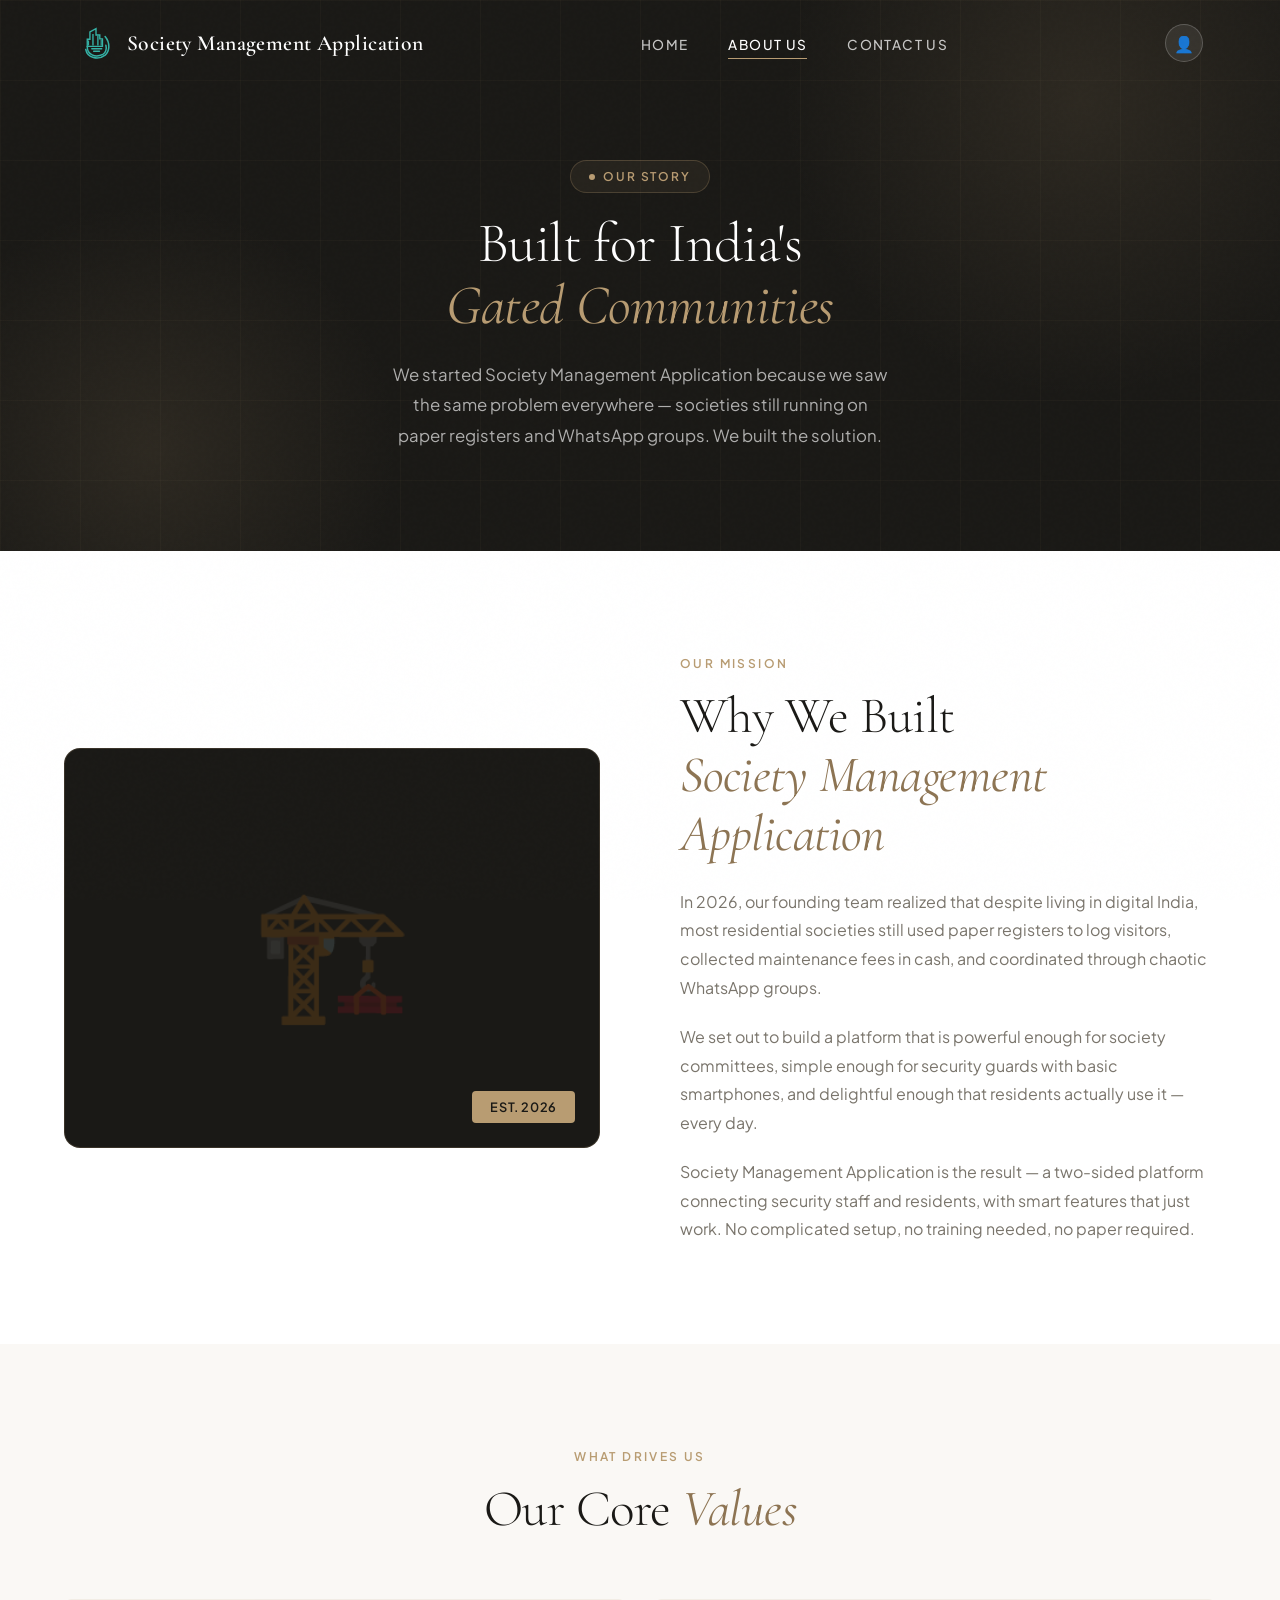
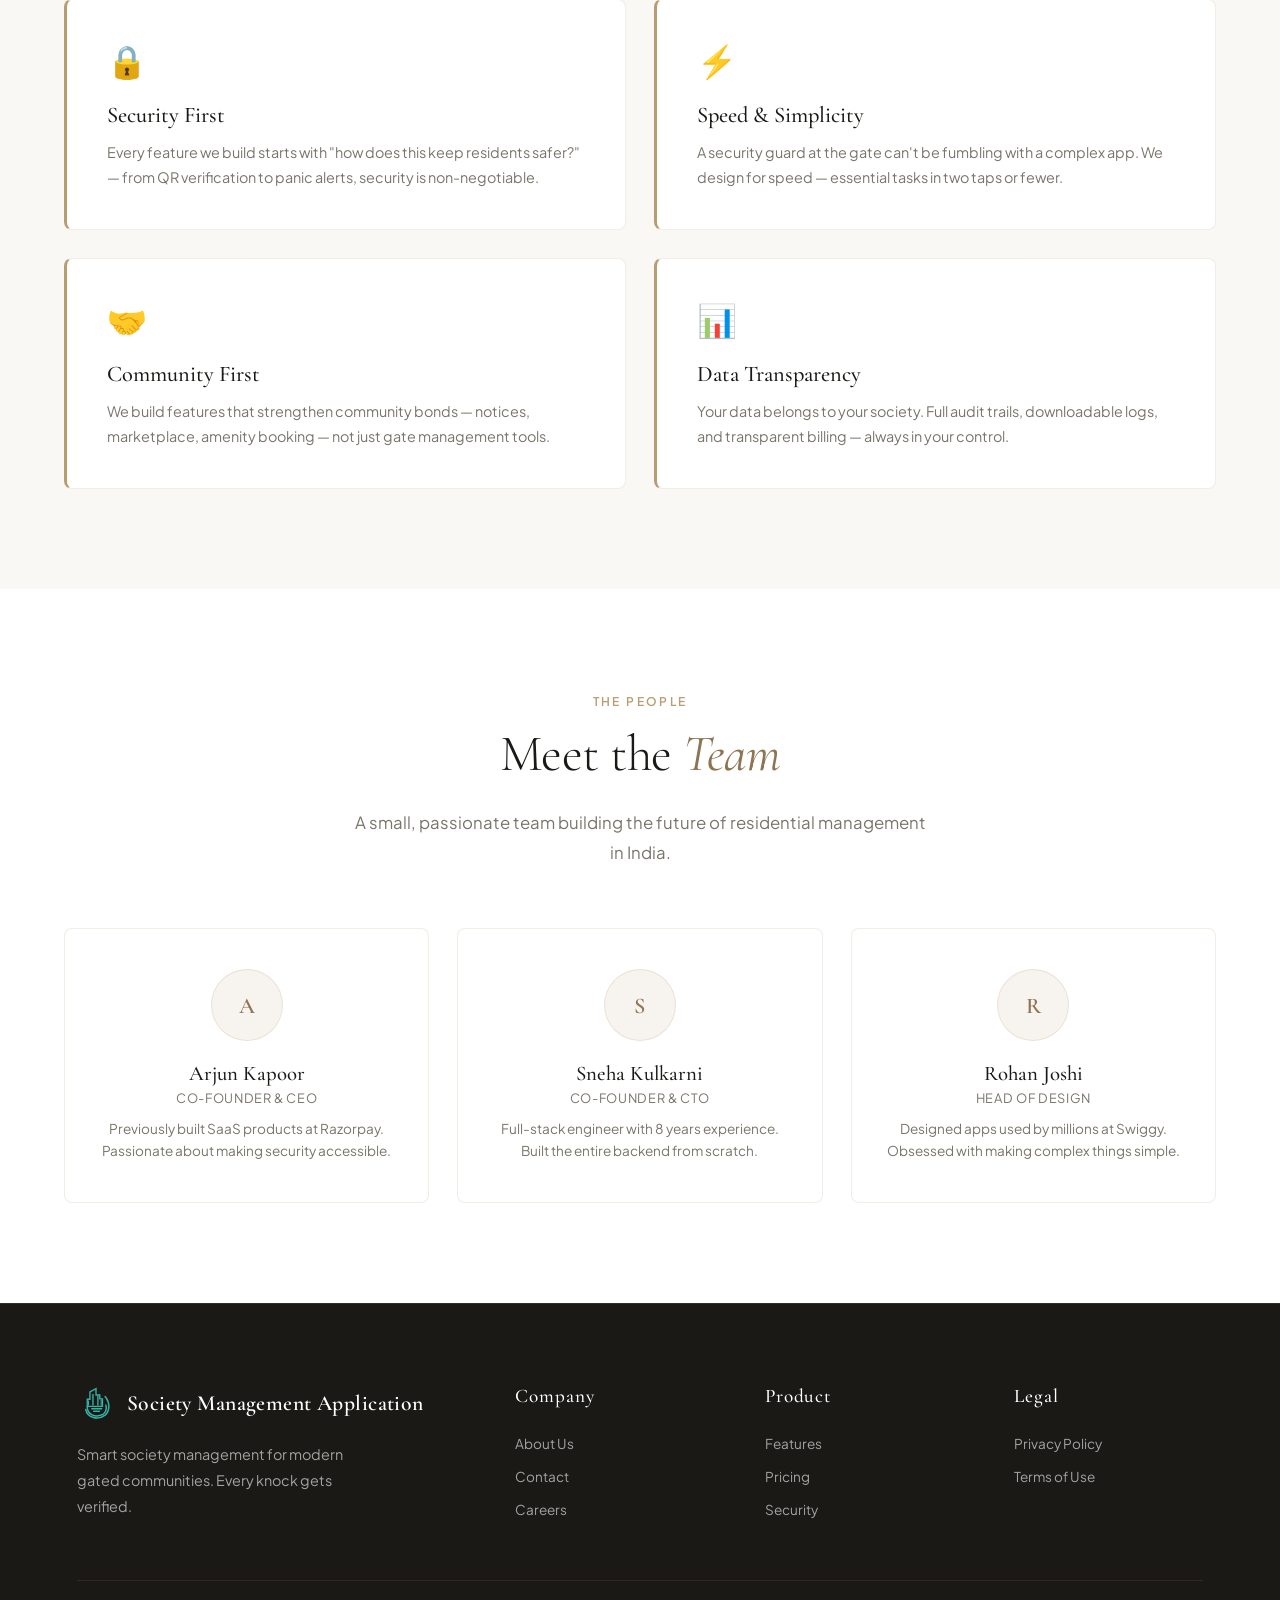
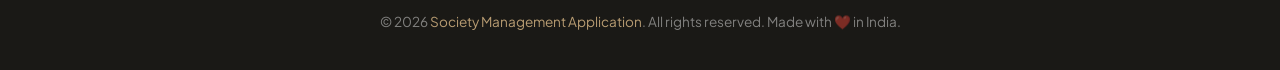
==== commit bcb9ea7c: "big update" ====
--- a/about.html
+++ b/about.html
@@ -4,18 +4,15 @@
 <head>
     <meta charset="UTF-8" />
     <meta name="viewport" content="width=device-width, initial-scale=1.0" />
-    <title>About Us — Society Secure</title>
+    <title>About Us — Society Management Application</title>
     <meta name="description"
-        content="Learn about Society Secure — our mission, our team, and why we built the smartest society management platform in India." />
+        content="Learn about Society Management Application — our mission, our team, and why we built the smartest society management platform in India." />
     <link rel="stylesheet" href="css/style.css" />
-    <link rel="icon"
-        href="data:image/svg+xml,<svg xmlns='http://www.w3.org/2000/svg' viewBox='0 0 100 100'><text y='.9em' font-size='90'>🛡️</text></svg>" />
+    <link rel="icon" href="images/logo.svg" type="image/svg+xml" />
 </head>
 
 <body>
 
-    <div class="cursor"></div>
-    <div class="cursor-follower"></div>
     <div class="page-transition"></div>
 
     <nav class="mobile-menu">
@@ -27,8 +24,8 @@
     <!-- NAVBAR -->
     <header class="navbar">
         <a href="index.html" class="nav-logo">
-            <div class="logo-icon">🛡️</div>
-            Society Secure
+            <img src="images/logo.svg" alt="Society Management Application Logo" class="nav-logo-img" />
+            Society Management Application
         </a>
         <ul class="nav-links">
             <li><a href="index.html">Home</a></li>
@@ -51,7 +48,7 @@
             </div>
             <h1 class="hero-title">Built for India's<br /><span>Gated Communities</span></h1>
             <p class="hero-desc" style="max-width:500px;margin:0 auto;">
-                We started Society Secure because we saw the same problem everywhere — societies still running on paper
+                We started Society Management Application because we saw the same problem everywhere — societies still running on paper
                 registers and WhatsApp groups. We built the solution.
             </p>
         </div>
@@ -66,9 +63,9 @@
                 </div>
                 <div class="reveal-right">
                     <div class="section-label">Our Mission</div>
-                    <h2 class="section-title">Why We Built<br /><span>Society Secure</span></h2>
+                    <h2 class="section-title">Why We Built<br /><span>Society Management Application</span></h2>
                     <p style="color:var(--text-muted);line-height:1.8;margin-bottom:20px;">
-                        In 2024, our founding team realized that despite living in digital India, most residential
+                        In 2026, our founding team realized that despite living in digital India, most residential
                         societies still used paper registers to log visitors, collected maintenance fees in cash, and
                         coordinated through chaotic WhatsApp groups.
                     </p>
@@ -78,7 +75,7 @@
                         every day.
                     </p>
                     <p style="color:var(--text-muted);line-height:1.8;">
-                        Society Secure is the result — a two-sided platform connecting security staff and residents,
+                        Society Management Application is the result — a two-sided platform connecting security staff and residents,
                         with smart features that just work. No complicated setup, no training needed, no paper required.
                     </p>
                 </div>
@@ -157,102 +154,14 @@
         </div>
     </section>
 
-    <!-- MILESTONES -->
-    <section style="background:var(--primary);padding:100px 5%;">
-        <div class="section-container">
-            <div style="text-align:center;margin-bottom:60px;">
-                <div class="section-label reveal" style="color:var(--accent);">Our Journey</div>
-                <h2 class="section-title reveal" style="color:white;">Growing Every <span
-                        style="color:var(--accent);">Month</span></h2>
-            </div>
-            <div style="max-width:700px;margin:0 auto;">
-                <div style="display:flex;flex-direction:column;gap:0;">
-
-                    <div class="reveal" style="display:flex;gap:32px;padding-bottom:40px;position:relative;">
-                        <div style="display:flex;flex-direction:column;align-items:center;">
-                            <div
-                                style="width:44px;height:44px;background:var(--accent);border-radius:50%;display:flex;align-items:center;justify-content:center;font-size:1.2rem;flex-shrink:0;">
-                                🚀</div>
-                            <div style="width:2px;background:rgba(0,200,180,0.3);flex:1;margin-top:8px;"></div>
-                        </div>
-                        <div style="padding-top:8px;">
-                            <div style="color:var(--accent);font-size:0.8rem;font-weight:600;margin-bottom:4px;">January
-                                2024</div>
-                            <div
-                                style="color:white;font-family:'Syne',sans-serif;font-weight:700;font-size:1.1rem;margin-bottom:8px;">
-                                Company Founded</div>
-                            <div style="color:rgba(255,255,255,0.6);font-size:0.9rem;line-height:1.6;">Started with just
-                                3 people and a prototype in Pune.</div>
-                        </div>
-                    </div>
-
-                    <div class="reveal reveal-delay-1"
-                        style="display:flex;gap:32px;padding-bottom:40px;position:relative;">
-                        <div style="display:flex;flex-direction:column;align-items:center;">
-                            <div
-                                style="width:44px;height:44px;background:var(--accent);border-radius:50%;display:flex;align-items:center;justify-content:center;font-size:1.2rem;flex-shrink:0;">
-                                📱</div>
-                            <div style="width:2px;background:rgba(0,200,180,0.3);flex:1;margin-top:8px;"></div>
-                        </div>
-                        <div style="padding-top:8px;">
-                            <div style="color:var(--accent);font-size:0.8rem;font-weight:600;margin-bottom:4px;">April
-                                2024</div>
-                            <div
-                                style="color:white;font-family:'Syne',sans-serif;font-weight:700;font-size:1.1rem;margin-bottom:8px;">
-                                Beta Launch</div>
-                            <div style="color:rgba(255,255,255,0.6);font-size:0.9rem;line-height:1.6;">First 10 pilot
-                                societies in Pune onboarded. 100+ active users in week one.</div>
-                        </div>
-                    </div>
-
-                    <div class="reveal reveal-delay-2"
-                        style="display:flex;gap:32px;padding-bottom:40px;position:relative;">
-                        <div style="display:flex;flex-direction:column;align-items:center;">
-                            <div
-                                style="width:44px;height:44px;background:var(--accent);border-radius:50%;display:flex;align-items:center;justify-content:center;font-size:1.2rem;flex-shrink:0;">
-                                📈</div>
-                            <div style="width:2px;background:rgba(0,200,180,0.3);flex:1;margin-top:8px;"></div>
-                        </div>
-                        <div style="padding-top:8px;">
-                            <div style="color:var(--accent);font-size:0.8rem;font-weight:600;margin-bottom:4px;">October
-                                2024</div>
-                            <div
-                                style="color:white;font-family:'Syne',sans-serif;font-weight:700;font-size:1.1rem;margin-bottom:8px;">
-                                100 Societies Milestone</div>
-                            <div style="color:rgba(255,255,255,0.6);font-size:0.9rem;line-height:1.6;">Expanded to
-                                Mumbai, Bangalore, and Hyderabad. QR pass feature launched.</div>
-                        </div>
-                    </div>
-
-                    <div class="reveal reveal-delay-3" style="display:flex;gap:32px;">
-                        <div style="display:flex;flex-direction:column;align-items:center;">
-                            <div
-                                style="width:44px;height:44px;background:var(--accent);border-radius:50%;display:flex;align-items:center;justify-content:center;font-size:1.2rem;flex-shrink:0;">
-                                🏆</div>
-                        </div>
-                        <div style="padding-top:8px;">
-                            <div style="color:var(--accent);font-size:0.8rem;font-weight:600;margin-bottom:4px;">2025 &
-                                Beyond</div>
-                            <div
-                                style="color:white;font-family:'Syne',sans-serif;font-weight:700;font-size:1.1rem;margin-bottom:8px;">
-                                500+ Societies & Growing</div>
-                            <div style="color:rgba(255,255,255,0.6);font-size:0.9rem;line-height:1.6;">Marketplace,
-                                amenity booking, maintenance billing — building the complete society OS.</div>
-                        </div>
-                    </div>
-
-                </div>
-            </div>
-        </div>
-    </section>
 
     <!-- FOOTER -->
     <footer>
         <div class="footer-grid">
             <div class="footer-brand">
                 <a href="index.html" class="nav-logo">
-                    <div class="logo-icon">🛡️</div>
-                    Society Secure
+                    <img src="images/logo.svg" alt="Society Management Application Logo" class="nav-logo-img" />
+                    Society Management Application
                 </a>
                 <p>Smart society management for modern gated communities. Every knock gets verified.</p>
             </div>
@@ -281,7 +190,7 @@
             </div>
         </div>
         <div class="footer-bottom">
-            <p>© 2025 <span>Society Secure</span>. All rights reserved. Made with ❤️ in India.</p>
+            <p>© 2026 <span>Society Management Application</span>. All rights reserved. Made with ❤️ in India.</p>
         </div>
     </footer>
 
--- a/css/style.css
+++ b/css/style.css
@@ -1,30 +1,30 @@
 /* ============================================
    SOCIETY SECURE - MAIN STYLESHEET
-   Fonts: Clash Display + DM Sans
-   Theme: Deep Teal (#0d3d4a) + Cyan Accent
+   Fonts: Cormorant Garamond + Plus Jakarta Sans
+   Theme: Warm Beige & Champagne Gold (Luxury UI)
 ============================================ */
 
-@import url('https://fonts.googleapis.com/css2?family=DM+Sans:ital,opsz,wght@0,9..40,300;0,9..40,400;0,9..40,500;0,9..40,600;0,9..40,700;1,9..40,400&display=swap');
-@import url('https://fonts.googleapis.com/css2?family=Montserrat:wght@400;500;600;700;800&display=swap');
+@import url('https://fonts.googleapis.com/css2?family=Cormorant+Garamond:ital,wght@0,300;0,400;0,500;0,600;0,700;1,400&family=Plus+Jakarta+Sans:wght@300;400;500;600;700&display=swap');
 
 /* ---- CSS VARIABLES ---- */
 :root {
-    --primary: #0f172a;
-    --primary-light: #1e293b;
-    --accent: #00c8b4;
-    --accent-2: #ff6b35;
+    --primary: #1A1916;
+    --primary-light: #2A2824;
+    --accent: #B89C72;
+    --accent-light: #D4C0A8;
+    --accent-2: #8D7453;
     --white: #ffffff;
-    --off-white: #f4f8f9;
-    --text-dark: #0a1f26;
-    --text-muted: #6b8a92;
+    --off-white: #FAF8F5;
+    --text-dark: #1A1916;
+    --text-muted: #7A756C;
     --card-bg: #ffffff;
-    --border: rgba(13, 61, 74, 0.1);
-    --shadow-sm: 0 4px 20px rgba(13, 61, 74, 0.08);
-    --shadow-md: 0 12px 40px rgba(13, 61, 74, 0.15);
-    --shadow-lg: 0 24px 80px rgba(13, 61, 74, 0.2);
-    --transition: all 0.4s cubic-bezier(0.25, 0.46, 0.45, 0.94);
-    --radius: 16px;
-    --radius-lg: 28px;
+    --border: rgba(184, 156, 114, 0.18);
+    --shadow-sm: 0 4px 24px rgba(28, 26, 23, 0.04);
+    --shadow-md: 0 16px 48px rgba(184, 156, 114, 0.08);
+    --shadow-lg: 0 32px 80px rgba(184, 156, 114, 0.12);
+    --transition: all 0.6s cubic-bezier(0.16, 1, 0.3, 1);
+    --radius: 8px;
+    --radius-lg: 16px;
 }
 
 /* ---- RESET ---- */
@@ -42,7 +42,7 @@
 }
 
 body {
-    font-family: 'DM Sans', sans-serif;
+    font-family: 'Plus Jakarta Sans', sans-serif;
     background: var(--off-white);
     color: var(--text-dark);
     overflow-x: hidden;
@@ -58,22 +58,9 @@
     display: block;
 }
 
-/* ---- CUSTOM CURSOR ---- */
-.cursor {
-    display: none;
-}
-
-.cursor-follower {
-    display: none;
-}
-
-body:hover .cursor {
-    opacity: 1;
-}
-
-a:hover~.cursor,
-button:hover~.cursor {
-    transform: translate(-50%, -50%) scale(2);
+/* ---- CUSTOM CURSOR (REMOVED) ---- */
+.cursor, .cursor-follower {
+    display: none !important;
 }
 
 /* ---- NOISE OVERLAY ---- */
@@ -94,61 +81,71 @@
     left: 0;
     right: 0;
     z-index: 1000;
-    padding: 20px 5%;
+    padding: 24px 6%;
     display: flex;
     align-items: center;
     justify-content: space-between;
     transition: var(--transition);
     backdrop-filter: blur(0px);
+    border-bottom: 1px solid transparent;
 }
 
 .navbar.scrolled {
-    background: rgba(13, 61, 74, 0.95);
+    background: rgba(250, 248, 245, 0.9);
     backdrop-filter: blur(20px);
-    padding: 14px 5%;
-    box-shadow: 0 4px 30px rgba(0, 0, 0, 0.2);
+    padding: 16px 6%;
+    box-shadow: 0 10px 40px rgba(28, 26, 23, 0.03);
+    border-bottom: 1px solid rgba(184, 156, 114, 0.12);
 }
 
 .nav-logo {
     display: flex;
     align-items: center;
-    gap: 10px;
-    font-family: 'Montserrat', sans-serif;
-    font-weight: 800;
-    font-size: 1.4rem;
+    gap: 12px;
+    font-family: 'Cormorant Garamond', serif;
+    font-weight: 600;
+    font-size: 1.35rem;
     color: var(--white);
-}
-
-.nav-logo .logo-icon {
-    width: 40px;
-    height: 40px;
-    background: var(--accent);
-    border-radius: 10px;
-    display: flex;
-    align-items: center;
-    justify-content: center;
-    font-size: 1.2rem;
+    letter-spacing: 0.02em;
     transition: var(--transition);
 }
 
-.nav-logo:hover .logo-icon {
-    transform: rotate(15deg) scale(1.1);
+.navbar.scrolled .nav-logo {
+    color: var(--text-dark);
+}
+
+.nav-logo-img {
+    width: 38px;
+    height: 38px;
+    object-fit: contain;
+    transition: var(--transition);
+    flex-shrink: 0;
+}
+
+.nav-logo:hover .nav-logo-img {
+    transform: scale(1.08) rotate(3deg);
 }
 
 .nav-links {
     display: flex;
     align-items: center;
-    gap: 36px;
+    gap: 40px;
     list-style: none;
 }
 
 .nav-links a {
-    color: rgba(255, 255, 255, 0.8);
-    font-size: 0.95rem;
+    color: rgba(255, 255, 255, 0.75);
+    font-size: 0.85rem;
     font-weight: 500;
+    letter-spacing: 0.1em;
+    text-transform: uppercase;
     position: relative;
-    padding-bottom: 4px;
+    padding-bottom: 6px;
     transition: var(--transition);
+}
+
+.navbar.scrolled .nav-links a {
+    color: rgba(26, 25, 22, 0.7);
 }
 
 .nav-links a::after {
@@ -157,13 +154,17 @@
     bottom: 0;
     left: 0;
     width: 0;
-    height: 2px;
+    height: 1px;
     background: var(--accent);
-    transition: width 0.3s ease;
+    transition: width 0.4s cubic-bezier(0.16, 1, 0.3, 1);
 }
 
 .nav-links a:hover {
     color: var(--white);
+}
+
+.navbar.scrolled .nav-links a:hover {
+    color: var(--text-dark);
 }
 
 .nav-links a:hover::after,
@@ -175,45 +176,59 @@
     color: var(--white);
 }
 
+.navbar.scrolled .nav-links a.active {
+    color: var(--text-dark);
+}
+
 /* Profile Icon */
 .nav-profile {
-    width: 40px;
-    height: 40px;
-    background: rgba(255, 255, 255, 0.15);
-    border: 2px solid rgba(255, 255, 255, 0.3);
+    width: 38px;
+    height: 38px;
+    background: rgba(255, 255, 255, 0.08);
+    border: 1px solid rgba(255, 255, 255, 0.2);
     border-radius: 50%;
     display: flex;
     align-items: center;
     justify-content: center;
     color: var(--white);
-    font-size: 1.1rem;
+    font-size: 1rem;
     cursor: pointer;
     transition: var(--transition);
     backdrop-filter: blur(10px);
 }
 
+.navbar.scrolled .nav-profile {
+    background: rgba(26, 25, 22, 0.04);
+    border-color: rgba(184, 156, 114, 0.3);
+    color: var(--text-dark);
+}
+
 .nav-profile:hover {
     background: var(--accent);
     border-color: var(--accent);
-    transform: scale(1.1);
+    color: var(--white) !important;
+    transform: translateY(-2px);
 }
 
 /* Mobile hamburger */
 .hamburger {
     display: none;
     flex-direction: column;
-    gap: 5px;
+    gap: 6px;
     cursor: pointer;
     padding: 5px;
 }
 
 .hamburger span {
-    width: 25px;
-    height: 2px;
+    width: 24px;
+    height: 1px;
     background: white;
-    border-radius: 2px;
     transition: var(--transition);
     display: block;
+}
+
+.navbar.scrolled .hamburger span {
+    background: var(--text-dark);
 }
 
 /* ---- HERO SECTION ---- */
@@ -235,8 +250,8 @@
 .shape {
     position: absolute;
     border-radius: 50%;
-    background: radial-gradient(circle, rgba(0, 200, 180, 0.15) 0%, transparent 70%);
-    animation: float 8s ease-in-out infinite;
+    background: radial-gradient(circle, rgba(184, 156, 114, 0.12) 0%, transparent 70%);
+    animation: float 10s ease-in-out infinite;
 }
 
 .shape-1 {
@@ -248,31 +263,29 @@
 }
 
 .shape-2 {
-    width: 400px;
-    height: 400px;
-    bottom: -100px;
+    width: 500px;
+    height: 500px;
+    bottom: -150px;
     left: -100px;
     animation-delay: -3s;
 }
 
 .shape-3 {
-    width: 300px;
-    height: 300px;
-    top: 40%;
-    left: 40%;
+    width: 350px;
+    height: 350px;
+    top: 35%;
+    left: 35%;
     animation-delay: -6s;
-    opacity: 0.5;
+    opacity: 0.4;
 }
 
 @keyframes float {
-
     0%,
     100% {
         transform: translateY(0) scale(1);
     }
-
     50% {
-        transform: translateY(-30px) scale(1.05);
+        transform: translateY(-20px) scale(1.03);
     }
 }
 
@@ -281,21 +294,21 @@
     content: '';
     position: absolute;
     inset: 0;
-    background-image: linear-gradient(rgba(0, 200, 180, 0.05) 1px, transparent 1px),
-        linear-gradient(90deg, rgba(0, 200, 180, 0.05) 1px, transparent 1px);
-    background-size: 60px 60px;
+    background-image: linear-gradient(rgba(184, 156, 114, 0.04) 1px, transparent 1px),
+        linear-gradient(90deg, rgba(184, 156, 114, 0.04) 1px, transparent 1px);
+    background-size: 80px 80px;
     pointer-events: none;
 }
 
 .hero-content {
     position: relative;
     z-index: 2;
-    padding: 120px 5% 80px;
+    padding: 160px 6% 100px;
     max-width: 1400px;
     margin: 0 auto;
     width: 100%;
     display: grid;
-    grid-template-columns: 1fr 1fr;
+    grid-template-columns: 1.1fr 0.9fr;
     gap: 60px;
     align-items: center;
 }
@@ -304,83 +317,84 @@
     display: inline-flex;
     align-items: center;
     gap: 8px;
-    background: rgba(0, 200, 180, 0.15);
-    border: 1px solid rgba(0, 200, 180, 0.3);
-    padding: 8px 16px;
+    background: rgba(184, 156, 114, 0.08);
+    border: 1px solid rgba(184, 156, 114, 0.25);
+    padding: 8px 18px;
     border-radius: 100px;
     color: var(--accent);
-    font-size: 0.85rem;
+    font-size: 0.75rem;
+    letter-spacing: 0.15em;
+    text-transform: uppercase;
     font-weight: 600;
-    margin-bottom: 24px;
+    margin-bottom: 28px;
     animation: slideDown 0.8s ease forwards;
 }
 
 .badge-dot {
-    width: 8px;
-    height: 8px;
+    width: 6px;
+    height: 6px;
     background: var(--accent);
     border-radius: 50%;
     animation: pulse 2s infinite;
 }
 
 @keyframes pulse {
-
     0%,
     100% {
         opacity: 1;
-        transform: scale(1)
-    }
-
+        transform: scale(1);
+    }
     50% {
         opacity: 0.5;
-        transform: scale(1.3)
+        transform: scale(1.3);
     }
 }
 
 @keyframes slideDown {
     from {
         opacity: 0;
-        transform: translateY(-20px)
-    }
-
+        transform: translateY(-20px);
+    }
     to {
         opacity: 1;
-        transform: translateY(0)
+        transform: translateY(0);
     }
 }
 
 .hero-title {
-    font-family: 'Montserrat', sans-serif;
-    font-size: clamp(2.5rem, 5vw, 4.5rem);
-    font-weight: 800;
+    font-family: 'Cormorant Garamond', serif;
+    font-size: clamp(2.8rem, 6vw, 4.8rem);
+    font-weight: 300;
     line-height: 1.1;
     color: var(--white);
     margin-bottom: 24px;
     animation: slideUp 0.9s ease 0.2s both;
+    letter-spacing: -0.01em;
 }
 
 .hero-title span {
     color: var(--accent);
+    font-style: italic;
+    font-weight: 400;
 }
 
 @keyframes slideUp {
     from {
         opacity: 0;
-        transform: translateY(40px)
-    }
-
+        transform: translateY(40px);
+    }
     to {
         opacity: 1;
-        transform: translateY(0)
+        transform: translateY(0);
     }
 }
 
 .hero-desc {
     color: rgba(255, 255, 255, 0.65);
-    font-size: 1.1rem;
+    font-size: 1.05rem;
     line-height: 1.8;
     margin-bottom: 40px;
-    max-width: 480px;
+    max-width: 520px;
     animation: slideUp 0.9s ease 0.35s both;
 }
 
@@ -394,43 +408,50 @@
 .btn-primary {
     background: var(--accent);
     color: var(--primary);
-    font-weight: 700;
-    font-size: 1rem;
-    padding: 16px 32px;
-    border-radius: 100px;
-    border: none;
+    font-weight: 600;
+    font-size: 0.85rem;
+    letter-spacing: 0.1em;
+    text-transform: uppercase;
+    padding: 18px 36px;
+    border-radius: 4px;
+    border: 1px solid var(--accent);
     cursor: pointer;
     display: inline-flex;
     align-items: center;
-    gap: 8px;
+    gap: 10px;
     transition: var(--transition);
-    box-shadow: 0 8px 30px rgba(0, 200, 180, 0.3);
+    box-shadow: none;
 }
 
 .btn-primary:hover {
-    transform: translateY(-3px) scale(1.03);
-    box-shadow: 0 16px 40px rgba(0, 200, 180, 0.4);
+    background: transparent;
+    color: var(--accent);
+    transform: translateY(-2px);
+    box-shadow: 0 10px 24px rgba(184, 156, 114, 0.15);
 }
 
 .btn-secondary {
     background: transparent;
     color: var(--white);
     font-weight: 600;
-    font-size: 1rem;
-    padding: 16px 32px;
-    border-radius: 100px;
-    border: 2px solid rgba(255, 255, 255, 0.3);
+    font-size: 0.85rem;
+    letter-spacing: 0.1em;
+    text-transform: uppercase;
+    padding: 18px 36px;
+    border-radius: 4px;
+    border: 1px solid rgba(255, 255, 255, 0.25);
     cursor: pointer;
     display: inline-flex;
     align-items: center;
-    gap: 8px;
+    gap: 10px;
     transition: var(--transition);
 }
 
 .btn-secondary:hover {
-    border-color: var(--white);
-    background: rgba(255, 255, 255, 0.08);
-    transform: translateY(-3px);
+    border-color: var(--accent);
+    color: var(--accent);
+    background: transparent;
+    transform: translateY(-2px);
 }
 
 /* Hero Phone Mockup */
@@ -445,64 +466,64 @@
 @keyframes slideLeft {
     from {
         opacity: 0;
-        transform: translateX(60px)
-    }
-
+        transform: translateX(60px);
+    }
     to {
         opacity: 1;
-        transform: translateX(0)
+        transform: translateX(0);
     }
 }
 
 .phone-mockup {
-    width: 260px;
-    background: var(--primary-light);
-    border-radius: 40px;
-    border: 3px solid rgba(255, 255, 255, 0.15);
+    width: 270px;
+    background: #1A1916;
+    border-radius: 36px;
+    border: 1px solid rgba(184, 156, 114, 0.3);
     overflow: hidden;
-    box-shadow: 0 40px 80px rgba(0, 0, 0, 0.4), 0 0 0 1px rgba(255, 255, 255, 0.05) inset;
-    animation: phoneBob 6s ease-in-out infinite;
+    box-shadow: 0 40px 80px rgba(0, 0, 0, 0.6);
+    animation: phoneBob 8s ease-in-out infinite;
     position: relative;
     z-index: 2;
 }
 
 @keyframes phoneBob {
-
     0%,
     100% {
-        transform: translateY(0) rotate(-2deg)
-    }
-
+        transform: translateY(0) rotate(-1deg);
+    }
     50% {
-        transform: translateY(-15px) rotate(2deg)
+        transform: translateY(-15px) rotate(1deg);
     }
 }
 
 .phone-screen {
-    padding: 20px 16px;
-    min-height: 420px;
-    background: linear-gradient(160deg, #0d3d4a 0%, #0a2d38 100%);
+    padding: 24px 18px;
+    min-height: 440px;
+    background: #FAF8F5;
+    color: var(--text-dark);
 }
 
 .phone-notch {
-    width: 80px;
-    height: 8px;
-    background: rgba(0, 0, 0, 0.4);
+    width: 90px;
+    height: 12px;
+    background: #1A1916;
     border-radius: 100px;
-    margin: 0 auto 20px;
+    margin: 0 auto 24px;
 }
 
 .phone-header {
-    color: rgba(255, 255, 255, 0.5);
-    font-size: 0.7rem;
-    margin-bottom: 4px;
+    color: var(--text-muted);
+    font-size: 0.65rem;
+    margin-bottom: 6px;
+    text-transform: uppercase;
+    letter-spacing: 0.05em;
 }
 
 .phone-title {
-    color: white;
-    font-family: 'Montserrat', sans-serif;
-    font-size: 1.1rem;
-    font-weight: 700;
+    color: var(--text-dark);
+    font-family: 'Cormorant Garamond', serif;
+    font-size: 1.4rem;
+    font-weight: 600;
     margin-bottom: 20px;
 }
 
@@ -514,31 +535,34 @@
 }
 
 .phone-stat {
-    background: rgba(255, 255, 255, 0.08);
-    border-radius: 12px;
+    background: #FFFFFF;
+    border: 1px solid rgba(184, 156, 114, 0.15);
+    border-radius: 6px;
     padding: 12px 8px;
     text-align: center;
 }
 
 .phone-stat .num {
-    color: white;
-    font-size: 1.2rem;
+    color: var(--accent-2);
+    font-family: 'Cormorant Garamond', serif;
+    font-size: 1.5rem;
     font-weight: 700;
 }
 
 .phone-stat .lbl {
-    color: rgba(255, 255, 255, 0.5);
-    font-size: 0.65rem;
-    margin-top: 2px;
+    color: var(--text-muted);
+    font-size: 0.6rem;
+    text-transform: uppercase;
+    letter-spacing: 0.05em;
 }
 
 .phone-action-title {
-    color: rgba(255, 255, 255, 0.6);
-    font-size: 0.75rem;
+    color: var(--text-dark);
+    font-size: 0.7rem;
     font-weight: 600;
     margin-bottom: 12px;
     text-transform: uppercase;
-    letter-spacing: 0.05em;
+    letter-spacing: 0.08em;
 }
 
 .phone-actions {
@@ -548,39 +572,47 @@
 }
 
 .phone-action {
-    background: rgba(255, 255, 255, 0.08);
-    border-radius: 12px;
+    background: #FFFFFF;
+    border: 1px solid rgba(184, 156, 114, 0.12);
+    border-radius: 8px;
     padding: 14px;
     display: flex;
     flex-direction: column;
     align-items: center;
     gap: 6px;
+    transition: var(--transition);
+}
+
+.phone-action:hover {
+    border-color: var(--accent);
+    transform: translateY(-2px);
 }
 
 .phone-action .icon {
-    font-size: 1.2rem;
+    font-size: 1.3rem;
 }
 
 .phone-action .lbl {
-    color: rgba(255, 255, 255, 0.7);
+    color: var(--text-dark);
     font-size: 0.65rem;
-    font-weight: 500;
+    font-weight: 600;
 }
 
 /* Floating badges around phone */
 .float-badge {
     position: absolute;
-    background: white;
-    border-radius: 14px;
-    padding: 10px 14px;
+    background: #FFFFFF;
+    border: 1px solid rgba(184, 156, 114, 0.25);
+    border-radius: 8px;
+    padding: 12px 16px;
     box-shadow: var(--shadow-md);
     display: flex;
     align-items: center;
-    gap: 8px;
-    font-size: 0.8rem;
+    gap: 12px;
+    font-size: 0.75rem;
     font-weight: 600;
     color: var(--text-dark);
-    animation: floatBadge 4s ease-in-out infinite;
+    animation: floatBadge 5s ease-in-out infinite;
     z-index: 3;
 }
 
@@ -592,23 +624,21 @@
 
 .float-badge-2 {
     bottom: 60px;
-    left: -30px;
+    left: -35px;
     animation-delay: -2.5s;
 }
 
 .float-badge .badge-icon {
-    font-size: 1.1rem;
+    font-size: 1.2rem;
 }
 
 @keyframes floatBadge {
-
     0%,
     100% {
-        transform: translateY(0)
-    }
-
+        transform: translateY(0);
+    }
     50% {
-        transform: translateY(-10px)
+        transform: translateY(-10px);
     }
 }
 
@@ -625,9 +655,9 @@
 }
 
 .stat-num {
-    font-family: 'Montserrat', sans-serif;
-    font-size: 2rem;
-    font-weight: 800;
+    font-family: 'Cormorant Garamond', serif;
+    font-size: 2.4rem;
+    font-weight: 400;
     color: var(--white);
 }
 
@@ -637,7 +667,7 @@
 
 .stat-label {
     color: rgba(255, 255, 255, 0.5);
-    font-size: 0.85rem;
+    font-size: 0.8rem;
     margin-top: 2px;
 }
 
@@ -650,10 +680,11 @@
     display: flex;
     flex-direction: column;
     align-items: center;
-    gap: 8px;
+    gap: 10px;
     color: rgba(255, 255, 255, 0.4);
-    font-size: 0.75rem;
-    letter-spacing: 0.1em;
+    font-size: 0.65rem;
+    font-weight: 600;
+    letter-spacing: 0.2em;
     animation: bounce 2s ease-in-out infinite;
     z-index: 3;
 }
@@ -661,24 +692,22 @@
 .scroll-line {
     width: 1px;
     height: 40px;
-    background: linear-gradient(to bottom, rgba(255, 255, 255, 0.4), transparent);
+    background: linear-gradient(to bottom, rgba(184, 156, 114, 0.4), transparent);
 }
 
 @keyframes bounce {
-
     0%,
     100% {
-        transform: translateX(-50%) translateY(0)
-    }
-
+        transform: translateX(-50%) translateY(0);
+    }
     50% {
-        transform: translateX(-50%) translateY(8px)
+        transform: translateX(-50%) translateY(8px);
     }
 }
 
 /* ---- SECTIONS COMMON ---- */
 section {
-    padding: 100px 5%;
+    padding: 120px 6%;
 }
 
 .section-container {
@@ -689,38 +718,41 @@
 .section-label {
     display: inline-block;
     color: var(--accent);
-    font-size: 0.8rem;
-    font-weight: 700;
+    font-size: 0.75rem;
+    font-weight: 600;
     text-transform: uppercase;
-    letter-spacing: 0.15em;
-    margin-bottom: 12px;
+    letter-spacing: 0.2em;
+    margin-bottom: 16px;
 }
 
 .section-title {
-    font-family: 'Montserrat', sans-serif;
-    font-size: clamp(2rem, 4vw, 3rem);
-    font-weight: 800;
+    font-family: 'Cormorant Garamond', serif;
+    font-size: clamp(2.2rem, 5vw, 3.2rem);
+    font-weight: 300;
     line-height: 1.15;
     color: var(--text-dark);
-    margin-bottom: 20px;
+    margin-bottom: 24px;
+    letter-spacing: -0.01em;
 }
 
 .section-title span {
-    color: var(--primary);
+    color: var(--accent-2);
+    font-style: italic;
+    font-weight: 400;
 }
 
 .section-desc {
     color: var(--text-muted);
     font-size: 1.05rem;
     line-height: 1.8;
-    max-width: 560px;
+    max-width: 580px;
 }
 
 /* Reveal animation */
 .reveal {
     opacity: 0;
-    transform: translateY(40px);
-    transition: opacity 0.7s ease, transform 0.7s ease;
+    transform: translateY(30px);
+    transition: opacity 0.8s cubic-bezier(0.16, 1, 0.3, 1), transform 0.8s cubic-bezier(0.16, 1, 0.3, 1);
 }
 
 .reveal.visible {
@@ -730,8 +762,8 @@
 
 .reveal-left {
     opacity: 0;
-    transform: translateX(-50px);
-    transition: opacity 0.7s ease, transform 0.7s ease;
+    transform: translateX(-40px);
+    transition: opacity 0.8s cubic-bezier(0.16, 1, 0.3, 1), transform 0.8s cubic-bezier(0.16, 1, 0.3, 1);
 }
 
 .reveal-left.visible {
@@ -741,8 +773,8 @@
 
 .reveal-right {
     opacity: 0;
-    transform: translateX(50px);
-    transition: opacity 0.7s ease, transform 0.7s ease;
+    transform: translateX(40px);
+    transition: opacity 0.8s cubic-bezier(0.16, 1, 0.3, 1), transform 0.8s cubic-bezier(0.16, 1, 0.3, 1);
 }
 
 .reveal-right.visible {
@@ -783,13 +815,13 @@
 .features-grid {
     display: grid;
     grid-template-columns: repeat(3, 1fr);
-    gap: 28px;
+    gap: 32px;
 }
 
 .feature-card {
     background: var(--off-white);
     border-radius: var(--radius-lg);
-    padding: 40px 32px;
+    padding: 44px 36px;
     position: relative;
     overflow: hidden;
     transition: var(--transition);
@@ -798,60 +830,52 @@
 }
 
 .feature-card::before {
-    content: '';
-    position: absolute;
-    top: 0;
-    left: 0;
-    right: 0;
-    height: 4px;
-    background: linear-gradient(90deg, var(--primary), var(--accent));
-    transform: scaleX(0);
-    transform-origin: left;
-    transition: transform 0.4s ease;
+    display: none;
 }
 
 .feature-card:hover {
-    transform: translateY(-8px);
-    box-shadow: var(--shadow-lg);
+    transform: translateY(-6px);
+    box-shadow: var(--shadow-md);
     background: var(--white);
-}
-
-.feature-card:hover::before {
-    transform: scaleX(1);
+    border-color: var(--accent);
 }
 
 .feature-number {
     position: absolute;
-    top: 20px;
-    right: 24px;
-    font-family: 'Montserrat', sans-serif;
-    font-size: 4rem;
-    font-weight: 800;
-    color: rgba(13, 61, 74, 0.05);
+    top: 24px;
+    right: 28px;
+    font-family: 'Cormorant Garamond', serif;
+    font-size: 4.5rem;
+    font-weight: 300;
+    color: rgba(184, 156, 114, 0.12);
     line-height: 1;
 }
 
 .feature-icon {
-    width: 64px;
-    height: 64px;
-    background: linear-gradient(135deg, var(--primary), var(--primary-light));
-    border-radius: 18px;
+    width: 60px;
+    height: 60px;
+    background: rgba(184, 156, 114, 0.1);
+    border: 1px solid rgba(184, 156, 114, 0.25);
+    border-radius: 50%;
     display: flex;
     align-items: center;
     justify-content: center;
-    font-size: 1.6rem;
+    font-size: 1.4rem;
     margin-bottom: 24px;
     transition: var(--transition);
+    color: var(--accent-2);
 }
 
 .feature-card:hover .feature-icon {
-    transform: scale(1.1) rotate(5deg);
+    transform: scale(1.05) translateY(-2px);
+    background: var(--accent);
+    color: var(--white);
 }
 
 .feature-card h3 {
-    font-family: 'Montserrat', sans-serif;
-    font-size: 1.25rem;
-    font-weight: 700;
+    font-family: 'Cormorant Garamond', serif;
+    font-size: 1.4rem;
+    font-weight: 500;
     color: var(--text-dark);
     margin-bottom: 12px;
 }
@@ -876,7 +900,7 @@
     right: -200px;
     width: 700px;
     height: 700px;
-    background: radial-gradient(circle, rgba(0, 200, 180, 0.1) 0%, transparent 60%);
+    background: radial-gradient(circle, rgba(184, 156, 114, 0.08) 0%, transparent 60%);
     pointer-events: none;
 }
 
@@ -897,20 +921,20 @@
 }
 
 .showcase-phone {
-    width: 200px;
+    width: 210px;
     position: absolute;
-    background: var(--primary-light);
+    background: #1A1916;
     border-radius: 32px;
-    border: 2px solid rgba(255, 255, 255, 0.15);
+    border: 1px solid rgba(184, 156, 114, 0.3);
     overflow: hidden;
-    box-shadow: 0 30px 60px rgba(0, 0, 0, 0.4);
+    box-shadow: 0 30px 60px rgba(0, 0, 0, 0.5);
 }
 
 .showcase-phone-1 {
     left: 0;
     bottom: 0;
     z-index: 2;
-    transform: rotate(-8deg);
+    transform: rotate(-6deg);
 }
 
 .showcase-phone-2 {
@@ -924,41 +948,50 @@
     right: 0;
     bottom: 0;
     z-index: 2;
-    transform: rotate(8deg);
+    transform: rotate(6deg);
 }
 
 .showcase-phone-screen {
-    padding: 16px 12px;
-    min-height: 300px;
+    padding: 20px 14px;
+    min-height: 320px;
+    background: #FAF8F5 !important;
+    color: var(--text-dark) !important;
+}
+
+.showcase-phone-screen * {
+    color: var(--text-dark) !important;
 }
 
 .sp-bar {
-    height: 6px;
-    background: rgba(255, 255, 255, 0.1);
-    border-radius: 3px;
+    height: 4px;
+    background: rgba(184, 156, 114, 0.15);
+    border-radius: 2px;
     margin-bottom: 8px;
 }
 
 .sp-bar.accent {
-    background: var(--accent);
+    background: var(--accent) !important;
     width: 60%;
 }
 
 .sp-block {
-    background: rgba(255, 255, 255, 0.08);
-    border-radius: 8px;
+    background: #FFFFFF !important;
+    border: 1px solid rgba(184, 156, 114, 0.15) !important;
+    border-radius: 6px !important;
     padding: 10px;
     margin-bottom: 8px;
 }
 
 .sp-text-sm {
-    color: rgba(255, 255, 255, 0.4);
+    color: var(--text-muted) !important;
     font-size: 0.6rem;
     margin-bottom: 4px;
+    text-transform: uppercase;
+    letter-spacing: 0.05em;
 }
 
 .sp-text-lg {
-    color: white;
+    color: var(--text-dark) !important;
     font-size: 0.85rem;
     font-weight: 600;
 }
@@ -969,11 +1002,11 @@
 }
 
 .sp-chip {
-    background: rgba(0, 200, 180, 0.2);
-    border-radius: 6px;
-    padding: 4px 8px;
-    color: var(--accent);
-    font-size: 0.55rem;
+    background: rgba(184, 156, 114, 0.15) !important;
+    border-radius: 4px;
+    padding: 6px 10px;
+    color: var(--accent-2) !important;
+    font-size: 0.6rem;
     font-weight: 600;
 }
 
@@ -986,7 +1019,7 @@
 }
 
 .showcase-text .section-desc {
-    color: rgba(255, 255, 255, 0.6);
+    color: rgba(255, 255, 255, 0.65);
 }
 
 .feature-list {
@@ -1001,18 +1034,18 @@
     display: flex;
     align-items: flex-start;
     gap: 14px;
-    color: rgba(255, 255, 255, 0.8);
+    color: rgba(255, 255, 255, 0.75);
     font-size: 0.95rem;
     line-height: 1.6;
 }
 
 .feature-list .check {
-    width: 22px;
-    height: 22px;
-    min-width: 22px;
-    background: rgba(0, 200, 180, 0.2);
-    border: 1px solid rgba(0, 200, 180, 0.4);
-    border-radius: 6px;
+    width: 20px;
+    height: 20px;
+    min-width: 20px;
+    background: rgba(184, 156, 114, 0.12);
+    border: 1px solid rgba(184, 156, 114, 0.25);
+    border-radius: 50%;
     display: flex;
     align-items: center;
     justify-content: center;
@@ -1033,18 +1066,18 @@
 
 .roles-grid {
     display: grid;
-    grid-template-columns: 1fr 1fr;
-    gap: 32px;
-    max-width: 900px;
+    grid-template-columns: repeat(3, 1fr);
+    gap: 28px;
+    max-width: 1300px;
     margin: 0 auto;
 }
 
 .role-card {
     background: white;
     border-radius: var(--radius-lg);
-    padding: 48px 40px;
+    padding: 48px 32px;
     text-align: center;
-    border: 2px solid var(--border);
+    border: 1px solid var(--border);
     transition: var(--transition);
     position: relative;
     overflow: hidden;
@@ -1056,7 +1089,7 @@
     inset: 0;
     background: linear-gradient(135deg, var(--primary), var(--primary-light));
     opacity: 0;
-    transition: opacity 0.4s ease;
+    transition: opacity 0.5s cubic-bezier(0.16, 1, 0.3, 1);
     z-index: 0;
 }
 
@@ -1065,7 +1098,7 @@
 }
 
 .role-card:hover {
-    transform: translateY(-10px);
+    transform: translateY(-8px);
     border-color: transparent;
     box-shadow: var(--shadow-lg);
 }
@@ -1076,23 +1109,24 @@
 }
 
 .role-emoji {
-    font-size: 3.5rem;
-    margin-bottom: 20px;
+    font-size: 3rem;
+    margin-bottom: 24px;
     display: block;
     transition: var(--transition);
 }
 
 .role-card:hover .role-emoji {
-    transform: scale(1.15);
+    transform: scale(1.08) translateY(-2px);
 }
 
 .role-card h3 {
-    font-family: 'Montserrat', sans-serif;
-    font-size: 1.4rem;
-    font-weight: 700;
+    font-family: 'Cormorant Garamond', serif;
+    font-size: 1.5rem;
+    font-weight: 500;
     color: var(--text-dark);
-    margin-bottom: 12px;
+    margin-bottom: 14px;
     transition: color 0.4s;
+    letter-spacing: -0.01em;
 }
 
 .role-card:hover h3 {
@@ -1107,14 +1141,14 @@
 }
 
 .role-card:hover p {
-    color: rgba(255, 255, 255, 0.75);
+    color: rgba(255, 255, 255, 0.7);
 }
 
 .role-features {
-    margin-top: 24px;
+    margin-top: 28px;
     display: flex;
     flex-direction: column;
-    gap: 8px;
+    gap: 10px;
 }
 
 .role-feature {
@@ -1122,17 +1156,18 @@
     color: var(--text-muted);
     display: flex;
     align-items: center;
-    gap: 8px;
+    gap: 10px;
     transition: color 0.4s;
 }
 
 .role-card:hover .role-feature {
-    color: rgba(255, 255, 255, 0.7);
+    color: rgba(255, 255, 255, 0.65);
 }
 
 .role-feature::before {
-    content: '→';
+    content: '—';
     color: var(--accent);
+    font-weight: bold;
 }
 
 /* ---- TESTIMONIALS ---- */
@@ -1153,7 +1188,7 @@
 .testimonials-track {
     display: flex;
     gap: 24px;
-    animation: marquee 25s linear infinite;
+    animation: marquee 30s linear infinite;
     width: max-content;
 }
 
@@ -1163,19 +1198,18 @@
 
 @keyframes marquee {
     from {
-        transform: translateX(0)
-    }
-
+        transform: translateX(0);
+    }
     to {
-        transform: translateX(-50%)
+        transform: translateX(-50%);
     }
 }
 
 .testimonial-card {
     background: var(--off-white);
     border-radius: var(--radius);
-    padding: 32px 28px;
-    width: 320px;
+    padding: 36px 32px;
+    width: 340px;
     flex-shrink: 0;
     border: 1px solid var(--border);
     transition: var(--transition);
@@ -1185,59 +1219,65 @@
     transform: translateY(-6px);
     box-shadow: var(--shadow-md);
     background: white;
+    border-color: var(--accent);
 }
 
 .stars {
-    color: #fbbf24;
-    font-size: 1rem;
-    margin-bottom: 16px;
+    color: var(--accent);
+    font-size: 0.85rem;
+    margin-bottom: 18px;
+    letter-spacing: 2px;
 }
 
 .testimonial-text {
     color: var(--text-dark);
+    font-family: 'Cormorant Garamond', serif;
+    font-size: 1.05rem;
+    line-height: 1.6;
+    margin-bottom: 24px;
+    font-style: italic;
+}
+
+.testimonial-author {
+    display: flex;
+    align-items: center;
+    gap: 14px;
+}
+
+.author-avatar {
+    width: 40px;
+    height: 40px;
+    border-radius: 50%;
+    background: rgba(184, 156, 114, 0.12);
+    border: 1px solid rgba(184, 156, 114, 0.25);
+    display: flex;
+    align-items: center;
+    justify-content: center;
+    color: var(--accent-2);
+    font-weight: 600;
     font-size: 0.95rem;
-    line-height: 1.7;
-    margin-bottom: 20px;
-    font-style: italic;
-}
-
-.testimonial-author {
-    display: flex;
-    align-items: center;
-    gap: 12px;
-}
-
-.author-avatar {
-    width: 44px;
-    height: 44px;
-    border-radius: 50%;
-    background: linear-gradient(135deg, var(--primary), var(--accent));
-    display: flex;
-    align-items: center;
-    justify-content: center;
-    color: white;
-    font-weight: 700;
-    font-size: 1rem;
 }
 
 .author-name {
     font-weight: 600;
-    font-size: 0.9rem;
+    font-size: 0.85rem;
     color: var(--text-dark);
 }
 
 .author-info {
-    font-size: 0.8rem;
+    font-size: 0.75rem;
     color: var(--text-muted);
+    margin-top: 2px;
 }
 
 /* ---- CTA SECTION ---- */
 .cta-section {
-    background: linear-gradient(135deg, var(--primary) 0%, #0a2d38 100%);
-    padding: 100px 5%;
+    background: var(--primary);
+    padding: 120px 6%;
     text-align: center;
     position: relative;
     overflow: hidden;
+    border-top: 1px solid rgba(184, 156, 114, 0.15);
 }
 
 .cta-section::before {
@@ -1248,18 +1288,18 @@
     transform: translateX(-50%);
     width: 800px;
     height: 800px;
-    background: radial-gradient(circle, rgba(0, 200, 180, 0.1) 0%, transparent 60%);
+    background: radial-gradient(circle, rgba(184, 156, 114, 0.08) 0%, transparent 60%);
     pointer-events: none;
 }
 
 .cta-section .section-title {
     color: white;
     max-width: 600px;
-    margin: 0 auto 20px;
+    margin: 0 auto 24px;
 }
 
 .cta-section .section-desc {
-    color: rgba(255, 255, 255, 0.6);
+    color: rgba(255, 255, 255, 0.65);
     margin: 0 auto 48px;
 }
 
@@ -1270,94 +1310,123 @@
     flex-wrap: wrap;
 }
 
-.app-store-btn {
-    background: white;
+.apk-download-btn {
+    background: var(--accent);
     color: var(--primary);
-    padding: 14px 28px;
-    border-radius: 14px;
-    display: flex;
-    align-items: center;
-    gap: 12px;
+    padding: 16px 36px;
+    border-radius: 4px;
+    display: inline-flex;
+    align-items: center;
+    gap: 16px;
     transition: var(--transition);
-    border: 2px solid transparent;
-}
-
-.app-store-btn:hover {
+    border: 1px solid var(--accent);
+    text-decoration: none;
+    box-shadow: none;
+    cursor: pointer;
+}
+
+.apk-download-btn:hover {
     transform: translateY(-4px);
-    box-shadow: 0 12px 30px rgba(0, 0, 0, 0.2);
-}
-
-.store-icon {
+    box-shadow: 0 12px 30px rgba(184, 156, 114, 0.15);
+    background: transparent;
+    color: var(--accent);
+    border-color: var(--accent);
+}
+
+.apk-download-btn .btn-icon {
     font-size: 1.8rem;
-}
-
-.store-text-sm {
-    font-size: 0.7rem;
-    color: var(--text-muted);
-}
-
-.store-text-lg {
-    font-size: 1rem;
+    display: flex;
+    align-items: center;
+    justify-content: center;
+    transition: transform 0.4s ease;
+}
+
+.apk-download-btn:hover .btn-icon {
+    transform: scale(1.08);
+}
+
+.apk-download-btn .btn-text {
+    display: flex;
+    flex-direction: column;
+    align-items: flex-start;
+    text-align: left;
+}
+
+.apk-download-btn .btn-text-sm {
+    font-size: 0.65rem;
+    text-transform: uppercase;
+    letter-spacing: 0.08em;
+    opacity: 0.85;
+    font-weight: 600;
+}
+
+.apk-download-btn .btn-text-lg {
+    font-size: 1.05rem;
     font-weight: 700;
-    color: var(--primary);
+    font-family: 'Cormorant Garamond', serif;
 }
 
 /* ---- FOOTER ---- */
 footer {
-    background: var(--text-dark);
-    padding: 60px 5% 30px;
+    background: var(--primary);
+    padding: 80px 6% 40px;
     color: rgba(255, 255, 255, 0.6);
+    border-top: 1px solid rgba(184, 156, 114, 0.15);
 }
 
 .footer-grid {
     display: grid;
     grid-template-columns: 2fr 1fr 1fr 1fr;
     gap: 60px;
-    margin-bottom: 50px;
+    margin-bottom: 60px;
 }
 
 .footer-brand .nav-logo {
-    margin-bottom: 16px;
+    margin-bottom: 20px;
     color: white;
 }
 
 .footer-brand p {
     font-size: 0.9rem;
-    line-height: 1.7;
-    max-width: 280px;
+    line-height: 1.8;
+    max-width: 300px;
+    color: rgba(255, 255, 255, 0.6);
 }
 
 .footer-col h4 {
     color: white;
-    font-family: 'Montserrat', sans-serif;
-    font-weight: 700;
-    font-size: 0.95rem;
-    margin-bottom: 20px;
-    letter-spacing: 0.03em;
+    font-family: 'Cormorant Garamond', serif;
+    font-weight: 500;
+    font-size: 1.2rem;
+    margin-bottom: 24px;
+    letter-spacing: 0.05em;
 }
 
 .footer-col ul {
     list-style: none;
     display: flex;
     flex-direction: column;
-    gap: 10px;
+    gap: 12px;
 }
 
 .footer-col ul li a {
-    color: rgba(255, 255, 255, 0.5);
-    font-size: 0.9rem;
-    transition: color 0.3s ease;
+    color: rgba(255, 255, 255, 0.6);
+    font-size: 0.85rem;
+    transition: var(--transition);
 }
 
 .footer-col ul li a:hover {
     color: var(--accent);
+    transform: translateX(4px);
+    display: inline-block;
 }
 
 .footer-bottom {
-    border-top: 1px solid rgba(255, 255, 255, 0.08);
-    padding-top: 24px;
+    border-top: 1px solid rgba(184, 156, 114, 0.12);
+    padding-top: 32px;
     text-align: center;
     font-size: 0.85rem;
+    color: rgba(255, 255, 255, 0.45);
 }
 
 .footer-bottom span {
@@ -1374,11 +1443,11 @@
     text-align: center;
     position: relative;
     overflow: hidden;
-    padding: 120px 5% 80px;
+    padding: 160px 6% 100px;
 }
 
 .page-hero .hero-title {
-    font-size: clamp(2rem, 4vw, 3.5rem);
+    font-size: clamp(2.2rem, 5vw, 3.5rem);
     animation: slideUp 0.8s ease both;
 }
 
@@ -1399,8 +1468,9 @@
 }
 
 .story-image {
-    background: linear-gradient(135deg, var(--primary), var(--primary-light));
+    background: var(--primary);
     border-radius: var(--radius-lg);
+    border: 1px solid rgba(184, 156, 114, 0.2);
     height: 400px;
     display: flex;
     align-items: center;
@@ -1411,96 +1481,109 @@
 
 .story-image-icon {
     font-size: 8rem;
-    opacity: 0.2;
+    opacity: 0.15;
 }
 
 .story-image::after {
-    content: 'Est. 2024';
+    content: 'Est. 2026';
     position: absolute;
     bottom: 24px;
     right: 24px;
     background: var(--accent);
     color: var(--primary);
-    padding: 8px 16px;
-    border-radius: 100px;
-    font-weight: 700;
-    font-size: 0.9rem;
+    padding: 8px 18px;
+    border-radius: 4px;
+    font-weight: 600;
+    font-size: 0.8rem;
+    letter-spacing: 0.05em;
+    text-transform: uppercase;
 }
 
 .team-grid {
     display: grid;
     grid-template-columns: repeat(3, 1fr);
-    gap: 24px;
+    gap: 28px;
 }
 
 .team-card {
     text-align: center;
-    padding: 36px 24px;
-    background: var(--off-white);
+    padding: 40px 28px;
+    background: var(--white);
     border-radius: var(--radius);
+    border: 1px solid var(--border);
     transition: var(--transition);
 }
 
 .team-card:hover {
     transform: translateY(-6px);
     box-shadow: var(--shadow-md);
-    background: white;
+    border-color: var(--accent);
 }
 
 .team-avatar {
-    width: 80px;
-    height: 80px;
+    width: 72px;
+    height: 72px;
     border-radius: 50%;
-    background: linear-gradient(135deg, var(--primary), var(--accent));
+    background: rgba(184, 156, 114, 0.12);
+    border: 1px solid rgba(184, 156, 114, 0.2);
     display: flex;
     align-items: center;
     justify-content: center;
-    color: white;
-    font-family: 'Montserrat', sans-serif;
-    font-size: 1.5rem;
-    font-weight: 800;
-    margin: 0 auto 16px;
+    color: var(--accent-2);
+    font-family: 'Cormorant Garamond', serif;
+    font-size: 1.4rem;
+    font-weight: 600;
+    margin: 0 auto 20px;
 }
 
 .team-name {
-    font-family: 'Montserrat', sans-serif;
-    font-weight: 700;
+    font-family: 'Cormorant Garamond', serif;
+    font-weight: 500;
+    font-size: 1.3rem;
     margin-bottom: 4px;
+    color: var(--text-dark);
 }
 
 .team-role {
     color: var(--text-muted);
-    font-size: 0.85rem;
+    font-size: 0.8rem;
+    text-transform: uppercase;
+    letter-spacing: 0.05em;
 }
 
 .values-grid {
     display: grid;
     grid-template-columns: repeat(2, 1fr);
-    gap: 24px;
+    gap: 28px;
 }
 
 .value-card {
-    padding: 36px;
+    padding: 40px;
     background: white;
     border-radius: var(--radius);
-    border-left: 4px solid var(--accent);
+    border-left: 3px solid var(--accent);
+    border-top: 1px solid var(--border);
+    border-right: 1px solid var(--border);
+    border-bottom: 1px solid var(--border);
     transition: var(--transition);
 }
 
 .value-card:hover {
-    transform: translateX(6px);
+    transform: translateY(-4px);
     box-shadow: var(--shadow-md);
+    border-color: var(--accent);
 }
 
 .value-icon {
     font-size: 2rem;
-    margin-bottom: 16px;
+    margin-bottom: 20px;
 }
 
 .value-card h3 {
-    font-family: 'Montserrat', sans-serif;
-    font-weight: 700;
-    margin-bottom: 10px;
+    font-family: 'Cormorant Garamond', serif;
+    font-weight: 500;
+    font-size: 1.4rem;
+    margin-bottom: 12px;
 }
 
 .value-card p {
@@ -1512,7 +1595,7 @@
 /* ---- CONTACT PAGE ---- */
 .contact-grid {
     display: grid;
-    grid-template-columns: 1fr 1fr;
+    grid-template-columns: 1.1fr 0.9fr;
     gap: 60px;
     align-items: start;
 }
@@ -1520,7 +1603,8 @@
 .contact-form-wrap {
     background: white;
     border-radius: var(--radius-lg);
-    padding: 48px 40px;
+    padding: 50px 44px;
+    border: 1px solid var(--border);
     box-shadow: var(--shadow-sm);
 }
 
@@ -1531,7 +1615,9 @@
 .form-label {
     display: block;
     font-weight: 600;
-    font-size: 0.9rem;
+    font-size: 0.8rem;
+    text-transform: uppercase;
+    letter-spacing: 0.05em;
     margin-bottom: 8px;
     color: var(--text-dark);
 }
@@ -1541,10 +1627,10 @@
     width: 100%;
     padding: 14px 18px;
     background: var(--off-white);
-    border: 2px solid var(--border);
-    border-radius: 12px;
-    font-family: 'DM Sans', sans-serif;
-    font-size: 1rem;
+    border: 1px solid var(--border);
+    border-radius: 4px;
+    font-family: 'Plus Jakarta Sans', sans-serif;
+    font-size: 0.95rem;
     color: var(--text-dark);
     transition: var(--transition);
     outline: none;
@@ -1554,7 +1640,7 @@
 .form-textarea:focus {
     border-color: var(--accent);
     background: white;
-    box-shadow: 0 0 0 4px rgba(0, 200, 180, 0.1);
+    box-shadow: 0 0 0 4px rgba(184, 156, 114, 0.1);
 }
 
 .form-textarea {
@@ -1571,70 +1657,79 @@
 .contact-info-card {
     background: var(--primary);
     border-radius: var(--radius-lg);
-    padding: 40px;
+    border: 1px solid rgba(184, 156, 114, 0.2);
+    padding: 44px;
     color: white;
     margin-bottom: 24px;
 }
 
 .contact-info-card h3 {
-    font-family: 'Montserrat', sans-serif;
-    font-size: 1.3rem;
-    font-weight: 700;
-    margin-bottom: 8px;
+    font-family: 'Cormorant Garamond', serif;
+    font-size: 1.5rem;
+    font-weight: 500;
+    margin-bottom: 12px;
 }
 
 .contact-info-card p {
-    color: rgba(255, 255, 255, 0.6);
+    color: rgba(255, 255, 255, 0.65);
     font-size: 0.9rem;
-    margin-bottom: 28px;
+    margin-bottom: 32px;
+    line-height: 1.7;
 }
 
 .info-item {
     display: flex;
     gap: 16px;
     align-items: flex-start;
-    margin-bottom: 20px;
+    margin-bottom: 24px;
 }
 
 .info-icon {
     width: 44px;
     height: 44px;
     min-width: 44px;
-    background: rgba(0, 200, 180, 0.15);
-    border-radius: 12px;
+    background: rgba(184, 156, 114, 0.15);
+    border: 1px solid rgba(184, 156, 114, 0.25);
+    border-radius: 50%;
     display: flex;
     align-items: center;
     justify-content: center;
     font-size: 1.1rem;
+    color: var(--accent);
 }
 
 .info-label {
-    font-size: 0.8rem;
+    font-size: 0.75rem;
     color: rgba(255, 255, 255, 0.5);
+    text-transform: uppercase;
+    letter-spacing: 0.05em;
     margin-bottom: 4px;
 }
 
 .info-value {
     color: white;
     font-weight: 500;
+    font-size: 0.95rem;
 }
 
 /* Map placeholder */
 .map-placeholder {
-    background: var(--off-white);
+    background: white;
     border-radius: var(--radius);
-    height: 200px;
+    height: 220px;
     display: flex;
     align-items: center;
     justify-content: center;
-    border: 2px dashed var(--border);
+    border: 1px dashed var(--border);
     flex-direction: column;
     gap: 8px;
 }
 
 .map-placeholder p {
-    color: var(--text-muted);
-    font-size: 0.9rem;
+    color: var(--text-dark);
+    font-family: 'Cormorant Garamond', serif;
+    font-size: 1.15rem;
+    font-weight: 500;
 }
 
 /* ---- MOBILE NAV MENU ---- */
@@ -1644,7 +1739,7 @@
     left: 0;
     right: 0;
     bottom: 0;
-    background: var(--primary);
+    background: var(--off-white);
     z-index: 999;
     display: flex;
     flex-direction: column;
@@ -1652,7 +1747,7 @@
     justify-content: center;
     gap: 32px;
     transform: translateX(100%);
-    transition: transform 0.4s cubic-bezier(0.77, 0, 0.18, 1);
+    transition: transform 0.6s cubic-bezier(0.16, 1, 0.3, 1);
 }
 
 .mobile-menu.open {
@@ -1660,43 +1755,66 @@
 }
 
 .mobile-menu a {
-    color: white;
-    font-family: 'Montserrat', sans-serif;
-    font-size: 2rem;
-    font-weight: 700;
+    color: var(--text-dark);
+    font-family: 'Cormorant Garamond', serif;
+    font-size: 2.2rem;
+    font-weight: 400;
+    letter-spacing: 0.05em;
+    transition: var(--transition);
+}
+
+.mobile-menu a:hover {
+    color: var(--accent);
+    transform: scale(1.05);
 }
 
 /* ---- STATS COUNTER ---- */
 .stats-section {
     background: var(--primary);
-    padding: 80px 5%;
+    padding: 80px 6%;
+    border-top: 1px solid rgba(184, 156, 114, 0.15);
+    border-bottom: 1px solid rgba(184, 156, 114, 0.15);
+    position: relative;
+    z-index: 2;
 }
 
 .stats-grid {
     display: grid;
     grid-template-columns: repeat(4, 1fr);
-    gap: 40px;
     max-width: 1200px;
     margin: 0 auto;
     text-align: center;
 }
 
+.stat-box {
+    padding: 20px 10px;
+    border-right: 1px solid rgba(184, 156, 114, 0.12);
+}
+
+.stat-box:last-child {
+    border-right: none;
+}
+
 .stat-box .big-num {
-    font-family: 'Montserrat', sans-serif;
-    font-size: 3rem;
-    font-weight: 800;
+    font-family: 'Cormorant Garamond', serif;
+    font-size: 3.5rem;
+    font-weight: 300;
     color: var(--accent);
+    line-height: 1;
 }
 
 .stat-box .big-num span {
-    color: white;
-    font-size: 1.5rem;
+    color: var(--accent);
+    font-size: 2rem;
+    font-weight: 300;
 }
 
 .stat-box p {
     color: rgba(255, 255, 255, 0.6);
-    font-size: 0.9rem;
-    margin-top: 6px;
+    font-size: 0.75rem;
+    text-transform: uppercase;
+    letter-spacing: 0.15em;
+    margin-top: 12px;
 }
 
 /* ---- PAGE TRANSITION ---- */
@@ -1716,6 +1834,11 @@
         grid-template-columns: repeat(2, 1fr);
     }
 
+    .roles-grid {
+        grid-template-columns: 1fr;
+        max-width: 550px;
+    }
+
     .footer-grid {
         grid-template-columns: 1fr 1fr;
         gap: 40px;
